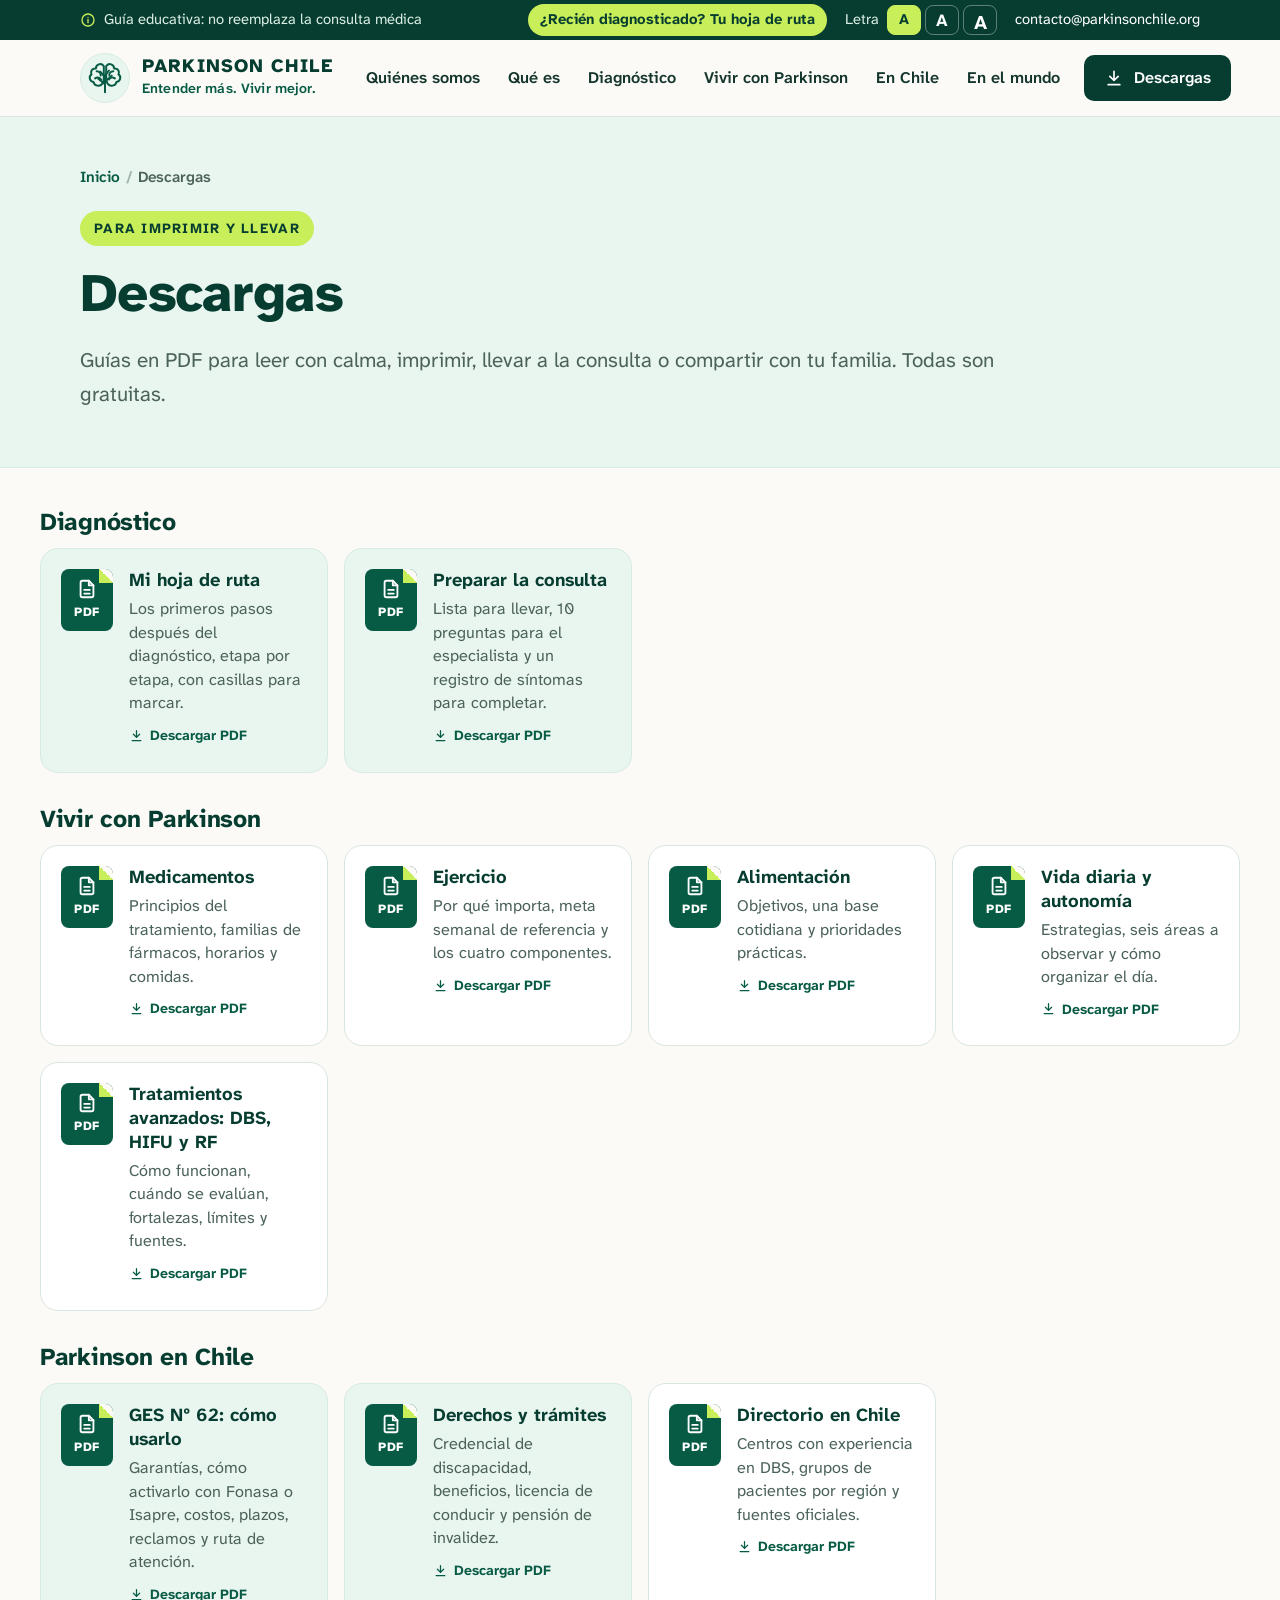
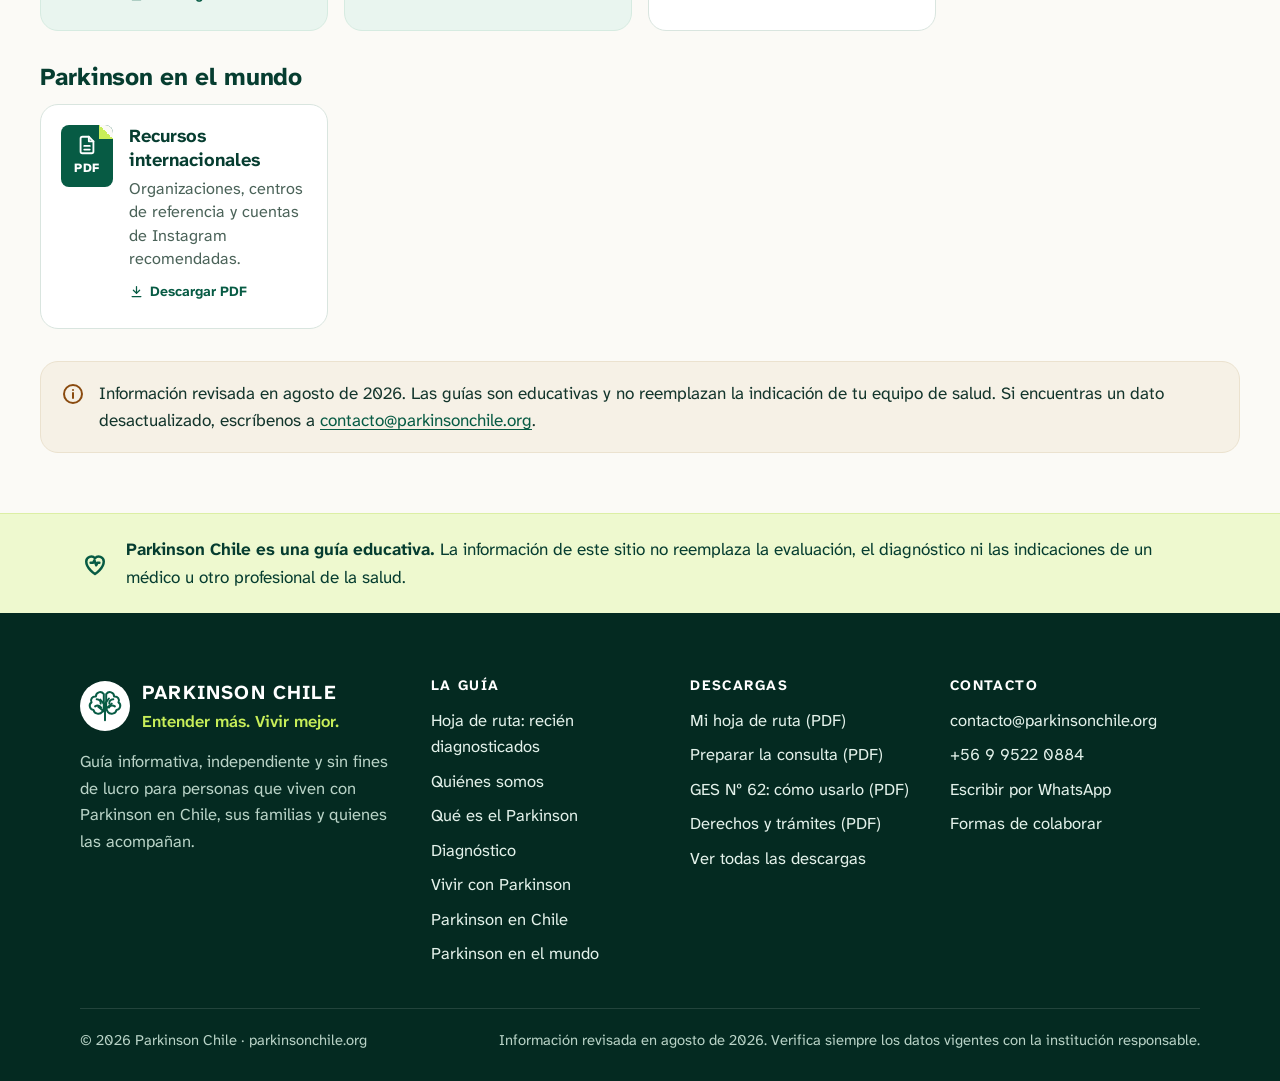
==== sitio-nuevo/descargas.html @ 7b6cb7f4 "Sitio nuevo de Parkinson Chile (prototipo) y publicación con GitHub Pages Co-Authored-By: Claude Opu" ====
<!doctype html>
<html lang="es-CL">
<head>
<meta charset="utf-8">
<meta name="viewport" content="width=device-width, initial-scale=1">
<title>Descargas | Parkinson Chile</title>
<meta name="description" content="Guías en PDF de Parkinson Chile: preparar la consulta, GES Nº 62, derechos y trámites, medicamentos, ejercicio, alimentación y más.">
<meta name="theme-color" content="#075b44">
<meta name="robots" content="noindex, nofollow">
<meta property="og:title" content="Descargas | Parkinson Chile">
<meta property="og:description" content="Guías en PDF de Parkinson Chile: preparar la consulta, GES Nº 62, derechos y trámites, medicamentos, ejercicio, alimentación y más.">
<meta property="og:type" content="website">
<meta property="og:locale" content="es_CL">
<link rel="icon" href="assets/img/brand-tree.svg" type="image/svg+xml">
<link rel="preconnect" href="https://fonts.googleapis.com">
<link rel="preconnect" href="https://fonts.gstatic.com" crossorigin>
<link href="https://fonts.googleapis.com/css2?family=Atkinson+Hyperlegible+Next:wght@400;600;700;800&display=swap" rel="stylesheet">
<link rel="stylesheet" href="css/site.css">
<script>try{var t=localStorage.getItem("pc-textsize");if(t)document.documentElement.classList.add(t)}catch(e){}</script>
</head>
<body>

<a class="skip-link" href="#contenido">Saltar al contenido</a>
<div class="utility">
  <div class="container">
    <p class="utility__note" style="margin:0"><svg viewBox="0 0 24 24" fill="none" stroke="currentColor" stroke-width="2" stroke-linecap="round" stroke-linejoin="round" aria-hidden="true" ><circle cx="12" cy="12" r="9"/><path d="M12 11v5M12 8h.01"/></svg><span>Guía educativa<span class="long">: no reemplaza la consulta médica</span></span></p>
    <div class="utility__tools">
      <a class="utility__cta" href="hoja-de-ruta.html">¿Recién diagnosticado? <span class="long">Tu hoja de ruta</span></a>
      <div class="textsize" role="group" aria-label="Tamaño de letra"><span>Letra</span>
        <button type="button" data-textsize="" aria-pressed="true" aria-label="Tamaño normal">A</button>
        <button type="button" data-textsize="text-lg" aria-pressed="false" aria-label="Letra más grande">A</button>
        <button type="button" data-textsize="text-xl" aria-pressed="false" aria-label="Letra muy grande">A</button>
      </div>
      <a href="mailto:contacto@parkinsonchile.org">contacto@parkinsonchile.org</a>
    </div>
  </div>
</div>
<header class="site-header">
  <div class="container">
    <a class="brand" href="index.html" aria-label="Parkinson Chile, ir al inicio">
      <span class="brand__mark"><img src="assets/img/brand-tree.svg" alt="" width="38" height="38"></span>
      <span class="brand__text"><strong>PARKINSON CHILE</strong><small>Entender más. Vivir mejor.</small></span>
    </a>
    <button class="menu-toggle" type="button" aria-expanded="false" aria-controls="menu-principal">
      <span class="ico-open"><svg viewBox="0 0 24 24" fill="none" stroke="currentColor" stroke-width="2" stroke-linecap="round" stroke-linejoin="round" aria-hidden="true" ><path d="M4 7h16M4 12h16M4 17h16"/></svg></span><span class="ico-close" style="display:none"><svg viewBox="0 0 24 24" fill="none" stroke="currentColor" stroke-width="2" stroke-linecap="round" stroke-linejoin="round" aria-hidden="true" ><path d="M6 6l12 12M18 6 6 18"/></svg></span><span class="label">Menú</span>
    </button>
    <nav class="main-nav" id="menu-principal" aria-label="Menú principal">
      <a href="quienes-somos.html">Quiénes somos</a><a href="que-es-el-parkinson.html">Qué es</a><a href="diagnostico.html">Diagnóstico</a><a href="vivir-con-parkinson.html">Vivir con Parkinson</a><a href="parkinson-en-chile.html">En Chile</a><a href="parkinson-en-el-mundo.html">En el mundo</a>
      <a class="btn btn--primary" href="descargas.html" aria-current="page"><svg viewBox="0 0 24 24" fill="none" stroke="currentColor" stroke-width="2" stroke-linecap="round" stroke-linejoin="round" aria-hidden="true" ><path d="M12 4v11M7 10l5 5 5-5M5 20h14"/></svg>Descargas</a>
    </nav>
  </div>
</header>
<main id="contenido" tabindex="-1">

<section class="page-hero">
  <div class="container">
    <nav aria-label="Ruta de navegación"><ol class="breadcrumb"><li><a href="index.html">Inicio</a></li><li aria-current="page">Descargas</li></ol></nav>
    <div class="page-hero__grid page-hero__grid--solo">
      <div>
        <span class="eyebrow eyebrow--pill">Para imprimir y llevar</span>
        <h1>Descargas</h1>
        <p class="lead">Guías en PDF para leer con calma, imprimir, llevar a la consulta o compartir con tu familia. Todas son gratuitas.</p>
        
      </div>
      
    </div>
  </div>
</section><div class="container section--tight" style="padding-top:8px">
    <div class="mt-l"><h2 style="font-size:1.35rem">Diagnóstico</h2><div class="downloads"><a class="dl dl--feature" href="descargas/hoja-de-ruta.pdf" download>
    <span class="dl__icon"><svg viewBox="0 0 24 24" fill="none" stroke="currentColor" stroke-width="2" stroke-linecap="round" stroke-linejoin="round" aria-hidden="true" ><path d="M14 3H7a2 2 0 0 0-2 2v14a2 2 0 0 0 2 2h10a2 2 0 0 0 2-2V8z"/><path d="M14 3v5h5M9 13h6M9 17h6"/></svg>PDF</span>
    <span><strong>Mi hoja de ruta</strong><p>Los primeros pasos después del diagnóstico, etapa por etapa, con casillas para marcar.</p><span class="meta"><svg viewBox="0 0 24 24" fill="none" stroke="currentColor" stroke-width="2" stroke-linecap="round" stroke-linejoin="round" aria-hidden="true" ><path d="M12 4v11M7 10l5 5 5-5M5 20h14"/></svg>Descargar PDF</span></span>
  </a><a class="dl dl--feature" href="descargas/preparar-la-consulta.pdf" download>
    <span class="dl__icon"><svg viewBox="0 0 24 24" fill="none" stroke="currentColor" stroke-width="2" stroke-linecap="round" stroke-linejoin="round" aria-hidden="true" ><path d="M14 3H7a2 2 0 0 0-2 2v14a2 2 0 0 0 2 2h10a2 2 0 0 0 2-2V8z"/><path d="M14 3v5h5M9 13h6M9 17h6"/></svg>PDF</span>
    <span><strong>Preparar la consulta</strong><p>Lista para llevar, 10 preguntas para el especialista y un registro de síntomas para completar.</p><span class="meta"><svg viewBox="0 0 24 24" fill="none" stroke="currentColor" stroke-width="2" stroke-linecap="round" stroke-linejoin="round" aria-hidden="true" ><path d="M12 4v11M7 10l5 5 5-5M5 20h14"/></svg>Descargar PDF</span></span>
  </a></div></div>
    <div class="mt-l"><h2 style="font-size:1.35rem">Vivir con Parkinson</h2><div class="downloads"><a class="dl " href="descargas/medicamentos.pdf" download>
    <span class="dl__icon"><svg viewBox="0 0 24 24" fill="none" stroke="currentColor" stroke-width="2" stroke-linecap="round" stroke-linejoin="round" aria-hidden="true" ><path d="M14 3H7a2 2 0 0 0-2 2v14a2 2 0 0 0 2 2h10a2 2 0 0 0 2-2V8z"/><path d="M14 3v5h5M9 13h6M9 17h6"/></svg>PDF</span>
    <span><strong>Medicamentos</strong><p>Principios del tratamiento, familias de fármacos, horarios y comidas.</p><span class="meta"><svg viewBox="0 0 24 24" fill="none" stroke="currentColor" stroke-width="2" stroke-linecap="round" stroke-linejoin="round" aria-hidden="true" ><path d="M12 4v11M7 10l5 5 5-5M5 20h14"/></svg>Descargar PDF</span></span>
  </a><a class="dl " href="descargas/ejercicio.pdf" download>
    <span class="dl__icon"><svg viewBox="0 0 24 24" fill="none" stroke="currentColor" stroke-width="2" stroke-linecap="round" stroke-linejoin="round" aria-hidden="true" ><path d="M14 3H7a2 2 0 0 0-2 2v14a2 2 0 0 0 2 2h10a2 2 0 0 0 2-2V8z"/><path d="M14 3v5h5M9 13h6M9 17h6"/></svg>PDF</span>
    <span><strong>Ejercicio</strong><p>Por qué importa, meta semanal de referencia y los cuatro componentes.</p><span class="meta"><svg viewBox="0 0 24 24" fill="none" stroke="currentColor" stroke-width="2" stroke-linecap="round" stroke-linejoin="round" aria-hidden="true" ><path d="M12 4v11M7 10l5 5 5-5M5 20h14"/></svg>Descargar PDF</span></span>
  </a><a class="dl " href="descargas/alimentacion.pdf" download>
    <span class="dl__icon"><svg viewBox="0 0 24 24" fill="none" stroke="currentColor" stroke-width="2" stroke-linecap="round" stroke-linejoin="round" aria-hidden="true" ><path d="M14 3H7a2 2 0 0 0-2 2v14a2 2 0 0 0 2 2h10a2 2 0 0 0 2-2V8z"/><path d="M14 3v5h5M9 13h6M9 17h6"/></svg>PDF</span>
    <span><strong>Alimentación</strong><p>Objetivos, una base cotidiana y prioridades prácticas.</p><span class="meta"><svg viewBox="0 0 24 24" fill="none" stroke="currentColor" stroke-width="2" stroke-linecap="round" stroke-linejoin="round" aria-hidden="true" ><path d="M12 4v11M7 10l5 5 5-5M5 20h14"/></svg>Descargar PDF</span></span>
  </a><a class="dl " href="descargas/vida-diaria.pdf" download>
    <span class="dl__icon"><svg viewBox="0 0 24 24" fill="none" stroke="currentColor" stroke-width="2" stroke-linecap="round" stroke-linejoin="round" aria-hidden="true" ><path d="M14 3H7a2 2 0 0 0-2 2v14a2 2 0 0 0 2 2h10a2 2 0 0 0 2-2V8z"/><path d="M14 3v5h5M9 13h6M9 17h6"/></svg>PDF</span>
    <span><strong>Vida diaria y autonomía</strong><p>Estrategias, seis áreas a observar y cómo organizar el día.</p><span class="meta"><svg viewBox="0 0 24 24" fill="none" stroke="currentColor" stroke-width="2" stroke-linecap="round" stroke-linejoin="round" aria-hidden="true" ><path d="M12 4v11M7 10l5 5 5-5M5 20h14"/></svg>Descargar PDF</span></span>
  </a><a class="dl " href="descargas/tratamientos-avanzados.pdf" download>
    <span class="dl__icon"><svg viewBox="0 0 24 24" fill="none" stroke="currentColor" stroke-width="2" stroke-linecap="round" stroke-linejoin="round" aria-hidden="true" ><path d="M14 3H7a2 2 0 0 0-2 2v14a2 2 0 0 0 2 2h10a2 2 0 0 0 2-2V8z"/><path d="M14 3v5h5M9 13h6M9 17h6"/></svg>PDF</span>
    <span><strong>Tratamientos avanzados: DBS, HIFU y RF</strong><p>Cómo funcionan, cuándo se evalúan, fortalezas, límites y fuentes.</p><span class="meta"><svg viewBox="0 0 24 24" fill="none" stroke="currentColor" stroke-width="2" stroke-linecap="round" stroke-linejoin="round" aria-hidden="true" ><path d="M12 4v11M7 10l5 5 5-5M5 20h14"/></svg>Descargar PDF</span></span>
  </a></div></div>
    <div class="mt-l"><h2 style="font-size:1.35rem">Parkinson en Chile</h2><div class="downloads"><a class="dl dl--feature" href="descargas/ges-62.pdf" download>
    <span class="dl__icon"><svg viewBox="0 0 24 24" fill="none" stroke="currentColor" stroke-width="2" stroke-linecap="round" stroke-linejoin="round" aria-hidden="true" ><path d="M14 3H7a2 2 0 0 0-2 2v14a2 2 0 0 0 2 2h10a2 2 0 0 0 2-2V8z"/><path d="M14 3v5h5M9 13h6M9 17h6"/></svg>PDF</span>
    <span><strong>GES Nº 62: cómo usarlo</strong><p>Garantías, cómo activarlo con Fonasa o Isapre, costos, plazos, reclamos y ruta de atención.</p><span class="meta"><svg viewBox="0 0 24 24" fill="none" stroke="currentColor" stroke-width="2" stroke-linecap="round" stroke-linejoin="round" aria-hidden="true" ><path d="M12 4v11M7 10l5 5 5-5M5 20h14"/></svg>Descargar PDF</span></span>
  </a><a class="dl dl--feature" href="descargas/derechos-y-tramites.pdf" download>
    <span class="dl__icon"><svg viewBox="0 0 24 24" fill="none" stroke="currentColor" stroke-width="2" stroke-linecap="round" stroke-linejoin="round" aria-hidden="true" ><path d="M14 3H7a2 2 0 0 0-2 2v14a2 2 0 0 0 2 2h10a2 2 0 0 0 2-2V8z"/><path d="M14 3v5h5M9 13h6M9 17h6"/></svg>PDF</span>
    <span><strong>Derechos y trámites</strong><p>Credencial de discapacidad, beneficios, licencia de conducir y pensión de invalidez.</p><span class="meta"><svg viewBox="0 0 24 24" fill="none" stroke="currentColor" stroke-width="2" stroke-linecap="round" stroke-linejoin="round" aria-hidden="true" ><path d="M12 4v11M7 10l5 5 5-5M5 20h14"/></svg>Descargar PDF</span></span>
  </a><a class="dl " href="descargas/directorio-chile.pdf" download>
    <span class="dl__icon"><svg viewBox="0 0 24 24" fill="none" stroke="currentColor" stroke-width="2" stroke-linecap="round" stroke-linejoin="round" aria-hidden="true" ><path d="M14 3H7a2 2 0 0 0-2 2v14a2 2 0 0 0 2 2h10a2 2 0 0 0 2-2V8z"/><path d="M14 3v5h5M9 13h6M9 17h6"/></svg>PDF</span>
    <span><strong>Directorio en Chile</strong><p>Centros con experiencia en DBS, grupos de pacientes por región y fuentes oficiales.</p><span class="meta"><svg viewBox="0 0 24 24" fill="none" stroke="currentColor" stroke-width="2" stroke-linecap="round" stroke-linejoin="round" aria-hidden="true" ><path d="M12 4v11M7 10l5 5 5-5M5 20h14"/></svg>Descargar PDF</span></span>
  </a></div></div>
    <div class="mt-l"><h2 style="font-size:1.35rem">Parkinson en el mundo</h2><div class="downloads"><a class="dl " href="descargas/recursos-internacionales.pdf" download>
    <span class="dl__icon"><svg viewBox="0 0 24 24" fill="none" stroke="currentColor" stroke-width="2" stroke-linecap="round" stroke-linejoin="round" aria-hidden="true" ><path d="M14 3H7a2 2 0 0 0-2 2v14a2 2 0 0 0 2 2h10a2 2 0 0 0 2-2V8z"/><path d="M14 3v5h5M9 13h6M9 17h6"/></svg>PDF</span>
    <span><strong>Recursos internacionales</strong><p>Organizaciones, centros de referencia y cuentas de Instagram recomendadas.</p><span class="meta"><svg viewBox="0 0 24 24" fill="none" stroke="currentColor" stroke-width="2" stroke-linecap="round" stroke-linejoin="round" aria-hidden="true" ><path d="M12 4v11M7 10l5 5 5-5M5 20h14"/></svg>Descargar PDF</span></span>
  </a></div></div>
      <div class="note mt-l"><svg viewBox="0 0 24 24" fill="none" stroke="currentColor" stroke-width="2" stroke-linecap="round" stroke-linejoin="round" aria-hidden="true" ><circle cx="12" cy="12" r="9"/><path d="M12 11v5M12 8h.01"/></svg><p>Información revisada en agosto de 2026. Las guías son educativas y no reemplazan la indicación de tu equipo de salud. Si encuentras un dato desactualizado, escríbenos a <a href="mailto:contacto@parkinsonchile.org">contacto@parkinsonchile.org</a>.</p></div>
    </div>
</main>

<aside class="disclaimer" aria-label="Aviso importante">
  <div class="container"><svg viewBox="0 0 24 24" fill="none" stroke="currentColor" stroke-width="2" stroke-linecap="round" stroke-linejoin="round" aria-hidden="true" ><path d="M12 20s-7-4.4-7-10a4 4 0 0 1 7-2.6A4 4 0 0 1 19 10c0 5.6-7 10-7 10z"/><path d="M8.5 11h2l1-2 1.5 4 1-2h1.5"/></svg><p><strong>Parkinson Chile es una guía educativa.</strong> La información de este sitio no reemplaza la evaluación, el diagnóstico ni las indicaciones de un médico u otro profesional de la salud.</p></div>
</aside>
<footer class="site-footer">
  <div class="container">
    <div class="footer-grid">
      <div>
        <div class="footer-brand"><span class="brand__mark"><img src="assets/img/brand-tree.svg" alt="" width="38" height="38"></span><div><strong>PARKINSON CHILE</strong><span>Entender más. Vivir mejor.</span></div></div>
        <p>Guía informativa, independiente y sin fines de lucro para personas que viven con Parkinson en Chile, sus familias y quienes las acompañan.</p>
      </div>
      <div><h3>La guía</h3><ul><li><a href="hoja-de-ruta.html">Hoja de ruta: recién diagnosticados</a></li><li><a href="quienes-somos.html">Quiénes somos</a></li><li><a href="que-es-el-parkinson.html">Qué es el Parkinson</a></li><li><a href="diagnostico.html">Diagnóstico</a></li><li><a href="vivir-con-parkinson.html">Vivir con Parkinson</a></li><li><a href="parkinson-en-chile.html">Parkinson en Chile</a></li><li><a href="parkinson-en-el-mundo.html">Parkinson en el mundo</a></li></ul></div>
      <div><h3>Descargas</h3><ul><li><a href="descargas/hoja-de-ruta.pdf" download>Mi hoja de ruta (PDF)</a></li><li><a href="descargas/preparar-la-consulta.pdf" download>Preparar la consulta (PDF)</a></li><li><a href="descargas/ges-62.pdf" download>GES Nº 62: cómo usarlo (PDF)</a></li><li><a href="descargas/derechos-y-tramites.pdf" download>Derechos y trámites (PDF)</a></li><li><a href="descargas.html">Ver todas las descargas</a></li></ul></div>
      <div><h3>Contacto</h3><ul>
        <li><a href="mailto:contacto@parkinsonchile.org">contacto@parkinsonchile.org</a></li>
        <li><a href="tel:+56995220884">+56 9 9522 0884</a></li>
        <li><a href="https://wa.me/56995220884" target="_blank" rel="noopener">Escribir por WhatsApp</a></li>
        <li><a href="quienes-somos.html#contacto">Formas de colaborar</a></li>
      </ul></div>
    </div>
    <div class="footer-bottom">
      <span>© 2026 Parkinson Chile · parkinsonchile.org</span>
      <span>Información revisada en agosto de 2026. Verifica siempre los datos vigentes con la institución responsable.</span>
    </div>
  </div>
</footer>
<a class="back-top" href="#contenido" aria-label="Volver arriba"><svg viewBox="0 0 24 24" fill="none" stroke="currentColor" stroke-width="2" stroke-linecap="round" stroke-linejoin="round" aria-hidden="true" ><path d="M12 19V5M6 11l6-6 6 6"/></svg></a>
<script src="js/site.js" defer></script>
</body>
</html>
---- sitio-nuevo/css/site.css ----
/* =========================================================
   Parkinson Chile — hoja de estilos del sitio
   Identidad: documento maestro de traspaso (sección 5)
   ========================================================= */

:root {
  --forest: #075b44;
  --deep: #063d30;
  --deeper: #042a21;
  --mint: #e9f5ef;
  --mint-2: #d6ebe1;
  --lime: #c8ee59;
  --lime-soft: #eef9cf;
  --sand: #f6f1e6;
  --paper: #fbfaf6;
  --white: #ffffff;
  --ink: #13352c;
  --muted: #4b6359;
  --line: #d9e5df;
  --warn: #8a4b0f;

  --radius-s: 12px;
  --radius: 18px;
  --radius-l: 28px;
  --shadow: 0 1px 2px rgba(6, 61, 48, .06), 0 8px 24px rgba(6, 61, 48, .06);
  --shadow-hover: 0 2px 4px rgba(6, 61, 48, .08), 0 14px 32px rgba(6, 61, 48, .12);

  --container: 1200px;
  --gutter: clamp(16px, 4vw, 40px);
  --header-h: 76px;

  --font: "Atkinson Hyperlegible Next", "Atkinson Hyperlegible", system-ui, -apple-system, "Segoe UI", Roboto, Arial, sans-serif;
  --base: 18px;
}

html.text-lg { --base: 20px; }
html.text-xl { --base: 22px; }

*, *::before, *::after { box-sizing: border-box; }
html { font-size: var(--base); scroll-behavior: smooth; scroll-padding-top: calc(var(--header-h) + 20px); -webkit-text-size-adjust: 100%; }
body { margin: 0; background: var(--paper); color: var(--ink); font-family: var(--font); line-height: 1.6; overflow-x: hidden; }
img { max-width: 100%; display: block; }
a { color: var(--forest); text-underline-offset: 3px; }
a:hover { color: var(--deep); }
h1, h2, h3, h4 { line-height: 1.18; margin: 0 0 .5em; letter-spacing: -.012em; color: var(--deep); }
h1 { font-size: clamp(2rem, 4.2vw, 3.15rem); font-weight: 800; }
h2 { font-size: clamp(1.55rem, 2.6vw, 2.1rem); font-weight: 750; }
h3 { font-size: 1.2rem; font-weight: 700; }
h4 { font-size: 1.02rem; font-weight: 700; }
p { margin: 0 0 1em; }
p, li, td { hyphens: auto; -webkit-hyphens: auto; overflow-wrap: break-word; }
ul, ol { margin: 0 0 1em; padding-left: 1.2em; }
li + li { margin-top: .35em; }
strong { font-weight: 700; }
:focus-visible { outline: 3px solid var(--forest); outline-offset: 3px; border-radius: 6px; }
.sr-only { position: absolute; width: 1px; height: 1px; padding: 0; margin: -1px; overflow: hidden; clip: rect(0 0 0 0); white-space: nowrap; border: 0; }
.skip-link { position: absolute; left: 12px; top: -60px; z-index: 100; background: var(--deep); color: #fff; padding: 12px 18px; border-radius: 10px; font-weight: 700; }
.skip-link:focus { top: 12px; color: #fff; }

.container { width: 100%; max-width: var(--container); margin: 0 auto; padding: 0 var(--gutter); }
.eyebrow { display: inline-flex; align-items: center; gap: 8px; font-size: .78rem; font-weight: 700; letter-spacing: .09em; text-transform: uppercase; color: var(--forest); margin-bottom: .9rem; }
.eyebrow--pill { background: var(--lime); color: var(--deep); padding: 6px 14px; border-radius: 999px; }
.lead { font-size: 1.15rem; color: var(--muted); max-width: 46em; }
.muted { color: var(--muted); }
.small { font-size: .88rem; }

/* ---------- Botones ---------- */
.btn { display: inline-flex; align-items: center; justify-content: center; gap: 10px; min-height: 52px; padding: 12px 22px; border-radius: 999px; font: inherit; font-weight: 700; font-size: 1rem; text-decoration: none; border: 2px solid transparent; cursor: pointer; transition: background .15s, color .15s, border-color .15s, transform .15s; }
.btn svg { width: 20px; height: 20px; flex: none; }
.btn--primary { background: var(--forest); color: #fff; }
.btn--primary:hover { background: var(--deep); color: #fff; }
.btn--lime { background: var(--lime); color: var(--deep); }
.btn--lime:hover { background: #b9e23f; color: var(--deep); }
.btn--ghost { background: transparent; color: var(--forest); border-color: var(--forest); }
.btn--ghost:hover { background: var(--mint); }
.btn--ghost-light { background: transparent; color: #fff; border-color: rgba(255,255,255,.6); }
.btn--ghost-light:hover { background: rgba(255,255,255,.1); color: #fff; }
.btn-row { display: flex; flex-wrap: wrap; gap: 12px; }

/* ---------- Barra superior ---------- */
.utility { background: var(--deep); color: #dcefe6; font-size: .82rem; }
.utility .container { display: flex; align-items: center; justify-content: space-between; gap: 16px; min-height: 40px; }
.utility a { color: #fff; text-decoration: none; }
.utility a:hover { text-decoration: underline; color: #fff; }
.utility__note { display: flex; align-items: center; gap: 8px; }
.utility__note svg { width: 16px; height: 16px; color: var(--lime); flex: none; }
.utility__tools { display: flex; align-items: center; gap: 18px; }
.textsize { display: inline-flex; align-items: center; gap: 4px; }
.textsize span { margin-right: 4px; }
.textsize button { min-width: 34px; height: 30px; border-radius: 8px; border: 1px solid rgba(255,255,255,.35); background: transparent; color: #fff; font: inherit; font-weight: 700; cursor: pointer; }
.textsize button[aria-pressed="true"] { background: var(--lime); color: var(--deep); border-color: var(--lime); }
.textsize button:nth-of-type(2) { font-size: .95rem; }
.textsize button:nth-of-type(3) { font-size: 1.08rem; }

/* ---------- Encabezado ---------- */
.site-header { position: sticky; top: 0; z-index: 50; background: rgba(251,250,246,.94); backdrop-filter: saturate(1.4) blur(14px); border-bottom: 1px solid var(--line); }
.site-header .container { display: flex; align-items: center; justify-content: space-between; gap: 20px; height: var(--header-h); }
.brand { display: flex; align-items: center; gap: 12px; text-decoration: none; color: var(--deep); flex: none; }
.brand__mark { width: 50px; height: 50px; border-radius: 50%; background: var(--mint); display: grid; place-items: center; border: 1px solid var(--mint-2); }
.brand__mark img { width: 38px; height: 38px; }
.brand__text strong { display: block; font-size: 1.05rem; letter-spacing: .06em; font-weight: 800; line-height: 1.1; }
.brand__text small { display: block; font-size: .78rem; color: var(--forest); font-weight: 600; letter-spacing: .01em; }
.main-nav { display: flex; align-items: center; gap: 4px; }
.main-nav a { display: inline-flex; align-items: center; min-height: 44px; padding: 8px 12px; border-radius: 10px; text-decoration: none; color: var(--ink); font-weight: 600; font-size: .9rem; white-space: nowrap; }
.main-nav a:hover { background: var(--mint); color: var(--deep); }
.main-nav a[aria-current="page"] { color: var(--deep); background: var(--mint); box-shadow: inset 0 -3px 0 var(--forest); }
.main-nav .btn { min-height: 44px; padding: 8px 18px; font-size: .9rem; margin-left: 8px; color: #fff; }
.main-nav .btn:hover { color: #fff; background: var(--deep); }
.main-nav .btn[aria-current="page"] { box-shadow: none; background: var(--deep); color: #fff; }
.menu-toggle { display: none; align-items: center; gap: 8px; min-height: 48px; padding: 8px 16px; border-radius: 999px; border: 2px solid var(--forest); background: #fff; color: var(--forest); font: inherit; font-weight: 700; cursor: pointer; }
.menu-toggle svg { width: 22px; height: 22px; }

@media (max-width: 1120px) {
  .menu-toggle { display: inline-flex; }
  .main-nav { position: fixed; inset: calc(var(--header-h) + 40px) 0 0 0; background: var(--paper); flex-direction: column; align-items: stretch; gap: 4px; padding: 20px var(--gutter) 40px; overflow-y: auto; transform: translateX(100%); visibility: hidden; transition: transform .25s ease, visibility .25s; border-top: 1px solid var(--line); }
  .main-nav.is-open { transform: none; visibility: visible; }
  .main-nav a { font-size: 1.1rem; min-height: 58px; padding: 12px 16px; border-bottom: 1px solid var(--line); border-radius: 0; }
  .main-nav a[aria-current="page"] { box-shadow: inset 4px 0 0 var(--forest); }
  .main-nav .btn { margin: 16px 0 0; border-radius: 999px; border-bottom: 0; justify-content: center; }
  body.menu-open { overflow: hidden; }
}
@media (max-width: 640px) {
  .utility__note span.long { display: none; }
  .utility__tools > a:not(.utility__cta) { display: none; }
  .utility__cta .long { display: none; }
  .textsize span { display: none; }
  .brand__text small { display: none; }
  .brand__mark { width: 44px; height: 44px; }
  .brand__mark img { width: 32px; height: 32px; }
  .menu-toggle .label { display: none; }
  .menu-toggle { padding: 8px 12px; }
}

/* ---------- Portada ---------- */
.home-hero { background: linear-gradient(180deg, var(--mint) 0%, var(--paper) 100%); padding: clamp(36px, 6vw, 80px) 0 clamp(40px, 6vw, 72px); }
.home-hero__grid { display: grid; grid-template-columns: 1.05fr .95fr; gap: clamp(28px, 5vw, 64px); align-items: center; }
.home-hero h1 { font-size: clamp(2.3rem, 5vw, 3.7rem); margin-bottom: .35em; }
.home-hero .motto { font-size: clamp(1.25rem, 2.2vw, 1.6rem); color: var(--forest); font-weight: 700; margin-bottom: 1rem; }
.home-hero .lead { margin-bottom: 1.8rem; }
.home-hero__media { position: relative; }
.home-hero__media img { width: 100%; aspect-ratio: 5 / 4; object-fit: cover; object-position: 62% center; border-radius: var(--radius-l); box-shadow: var(--shadow); }
.home-hero__badge { position: absolute; left: -18px; bottom: 26px; background: #fff; border-radius: var(--radius); padding: 14px 18px; box-shadow: var(--shadow-hover); display: flex; align-items: center; gap: 12px; max-width: 290px; }
.home-hero__badge strong { display: block; color: var(--deep); font-size: 1.05rem; }
.home-hero__badge small { color: var(--muted); font-size: .82rem; line-height: 1.35; display: block; }
.home-hero__badge .ico { width: 46px; height: 46px; border-radius: 12px; background: var(--lime); display: grid; place-items: center; flex: none; color: var(--deep); }
.home-hero__badge .ico svg { width: 24px; height: 24px; }
@media (max-width: 900px) {
  .home-hero__grid { grid-template-columns: 1fr; }
  .home-hero__media { order: -1; }
  .home-hero__badge { left: 12px; bottom: 12px; }
}

.section { padding: clamp(48px, 7vw, 88px) 0; }
.section--tight { padding: clamp(36px, 5vw, 60px) 0; }
.section--mint { background: var(--mint); }
.section--sand { background: var(--sand); }
.section--deep { background: var(--deep); color: #e4f2eb; }
.section--deep h2, .section--deep h3 { color: #fff; }
.section-head { display: flex; justify-content: space-between; align-items: flex-end; gap: 24px; margin-bottom: 32px; flex-wrap: wrap; }
.section-head > div { max-width: 46em; }
.section-head h2 { margin-bottom: .3em; }
.section-head p { margin: 0; color: var(--muted); font-size: 1.05rem; }
.section--deep .section-head p { color: #bcd8cb; }

/* Rutas "¿Por dónde empiezo?" */
.paths { display: grid; grid-template-columns: repeat(3, 1fr); gap: 18px; }
.path { background: #fff; border: 1px solid var(--line); border-radius: var(--radius); padding: 26px; display: flex; flex-direction: column; gap: 10px; box-shadow: var(--shadow); }
.path__icon { width: 52px; height: 52px; border-radius: 14px; background: var(--mint); color: var(--forest); display: grid; place-items: center; }
.path__icon svg { width: 26px; height: 26px; }
.path h3 { margin: 6px 0 0; }
.path p { color: var(--muted); margin: 0; font-size: .95rem; }
.path ol { list-style: none; padding: 0; margin: 8px 0 0; display: grid; gap: 8px; counter-reset: step; }
.path li { margin: 0; }
.path li a { counter-increment: step; display: flex; align-items: center; gap: 12px; min-height: 50px; padding: 10px 14px; border-radius: 12px; background: var(--paper); border: 1px solid var(--line); text-decoration: none; color: var(--ink); font-weight: 600; font-size: .95rem; }
.path li a::before { content: counter(step); width: 28px; height: 28px; flex: none; border-radius: 50%; background: var(--forest); color: #fff; display: grid; place-items: center; font-size: .8rem; font-weight: 800; }
.path li a:hover { border-color: var(--forest); background: var(--mint); }
@media (max-width: 960px) { .paths { grid-template-columns: 1fr; } }

/* Tarjetas de sección (6 temas) */
.topics { display: grid; grid-template-columns: repeat(3, 1fr); gap: 20px; }
.topic { position: relative; display: flex; flex-direction: column; background: #fff; border: 1px solid var(--line); border-radius: var(--radius); overflow: hidden; text-decoration: none; color: var(--ink); box-shadow: var(--shadow); transition: transform .18s, box-shadow .18s; }
.topic:hover { transform: translateY(-3px); box-shadow: var(--shadow-hover); color: var(--ink); }
.topic__img { aspect-ratio: 16 / 9; overflow: hidden; background: var(--mint); }
.topic__img img { width: 100%; height: 100%; object-fit: cover; }
.topic__img--logo { display: grid; place-items: center; background: linear-gradient(135deg, var(--mint), var(--mint-2)); }
.topic__img--logo img { width: 42%; height: auto; object-fit: contain; }
.topic__body { padding: 22px 22px 24px; display: flex; flex-direction: column; gap: 8px; flex: 1; }
.topic__num { font-size: .75rem; font-weight: 800; letter-spacing: .1em; color: var(--forest); text-transform: uppercase; }
.topic h3 { font-size: 1.3rem; margin: 0; }
.topic p { color: var(--muted); font-size: .95rem; margin: 0; }
.topic__more { margin-top: auto; padding-top: 12px; display: inline-flex; align-items: center; gap: 8px; font-weight: 700; color: var(--forest); }
.topic__more svg { width: 18px; height: 18px; transition: transform .15s; }
.topic:hover .topic__more svg { transform: translateX(4px); }
@media (max-width: 960px) { .topics { grid-template-columns: repeat(2, 1fr); } }
@media (max-width: 620px) { .topics { grid-template-columns: 1fr; } }

/* Banda GES */
.ges-band { display: grid; grid-template-columns: 1fr 1.2fr; gap: clamp(28px, 5vw, 60px); align-items: center; }
.ges-band__num { display: inline-flex; align-items: baseline; gap: 10px; color: var(--lime); font-weight: 800; font-size: clamp(3rem, 7vw, 5rem); line-height: 1; margin-bottom: .2em; }
.ges-band__num small { font-size: 1.1rem; color: #cfe7dc; font-weight: 700; }
.guarantees { display: grid; grid-template-columns: repeat(2, 1fr); gap: 14px; }
.guarantee { background: rgba(255,255,255,.06); border: 1px solid rgba(255,255,255,.14); border-radius: var(--radius); padding: 20px; }
.guarantee strong { display: block; color: var(--lime); font-size: 1.05rem; margin-bottom: 4px; }
.guarantee p { margin: 0; color: #d8ebe2; font-size: .95rem; }
@media (max-width: 860px) { .ges-band { grid-template-columns: 1fr; } }
@media (max-width: 480px) { .guarantees { grid-template-columns: 1fr; } }

/* Quiénes somos (portada) */
.about-teaser { display: grid; grid-template-columns: 1.1fr .9fr; gap: clamp(28px, 5vw, 64px); align-items: center; }
.founders { display: grid; grid-template-columns: repeat(2, 1fr); gap: 18px; }
.founder { background: #fff; border: 1px solid var(--line); border-radius: var(--radius); padding: 22px; text-align: center; }
.founder img { width: 128px; height: 128px; border-radius: 50%; object-fit: cover; margin: 0 auto 14px; border: 4px solid var(--mint); }
.founder strong { display: block; color: var(--deep); font-size: 1.08rem; }
.founder span { color: var(--muted); font-size: .9rem; }
blockquote.quote { margin: 0 0 1.4rem; padding: 4px 0 4px 22px; border-left: 4px solid var(--lime); font-size: 1.2rem; color: var(--deep); font-weight: 600; }
@media (max-width: 860px) { .about-teaser { grid-template-columns: 1fr; } }

/* ---------- Páginas internas ---------- */
.page-hero { background: var(--mint); padding: clamp(28px, 4vw, 48px) 0 clamp(36px, 5vw, 56px); border-bottom: 1px solid var(--mint-2); }
.breadcrumb { display: flex; flex-wrap: wrap; gap: 6px; list-style: none; padding: 0; margin: 0 0 22px; font-size: .85rem; font-weight: 600; }
.breadcrumb li { margin: 0; display: flex; align-items: center; gap: 6px; color: var(--muted); }
.breadcrumb li + li::before { content: "/"; color: #9bb3a9; }
.breadcrumb a { color: var(--forest); text-decoration: none; }
.breadcrumb a:hover { text-decoration: underline; }
.page-hero__grid { display: grid; grid-template-columns: minmax(0, 1.25fr) minmax(0, .75fr); gap: clamp(24px, 4vw, 56px); align-items: center; }
.page-hero__grid--solo { grid-template-columns: 1fr; }
.page-hero h1 { margin-bottom: .35em; }
.page-hero .lead { margin-bottom: 0; }
.page-hero__img { border-radius: var(--radius-l); overflow: hidden; box-shadow: var(--shadow); aspect-ratio: 4 / 3; background: #fff; }
.page-hero__img img { width: 100%; height: 100%; object-fit: cover; }
.keyidea { margin-top: 24px; display: flex; gap: 14px; align-items: flex-start; background: #fff; border-radius: var(--radius); padding: 16px 20px; border: 1px solid var(--mint-2); max-width: 44em; }
.keyidea b { flex: none; background: var(--lime); color: var(--deep); font-size: .72rem; letter-spacing: .08em; text-transform: uppercase; padding: 5px 10px; border-radius: 999px; margin-top: 2px; }
.keyidea span { font-weight: 600; color: var(--deep); }
@media (max-width: 860px) {
  .page-hero__grid { grid-template-columns: 1fr; }
  .page-hero__img { aspect-ratio: 16 / 9; }
}

/* Índice lateral + contenido */
.with-toc { display: grid; grid-template-columns: 270px minmax(0, 1fr); gap: clamp(28px, 4vw, 56px); padding: clamp(36px, 5vw, 64px) 0; }
.toc { position: sticky; top: calc(var(--header-h) + 20px); align-self: start; display: flex; flex-direction: column; gap: 18px; max-height: calc(100vh - var(--header-h) - 40px); overflow-y: auto; }
.toc__box { background: #fff; border: 1px solid var(--line); border-radius: var(--radius); padding: 18px; }
.toc__title { font-size: .75rem; font-weight: 800; letter-spacing: .1em; text-transform: uppercase; color: var(--muted); margin: 0 0 10px; }
.toc ol { list-style: none; padding: 0; margin: 0; display: grid; gap: 2px; }
.toc li { margin: 0; }
.toc a { display: flex; gap: 10px; align-items: baseline; padding: 9px 10px; border-radius: 10px; text-decoration: none; color: var(--ink); font-size: .92rem; font-weight: 600; line-height: 1.3; border-left: 3px solid transparent; }
.toc a span { color: var(--forest); font-size: .75rem; font-weight: 800; flex: none; }
.toc a:hover { background: var(--mint); }
.toc a.is-active { background: var(--mint); border-left-color: var(--forest); color: var(--deep); }
.toc__dl { background: var(--deep); color: #dcefe6; border-radius: var(--radius); padding: 18px; }
.toc__dl .toc__title { color: var(--lime); }
.toc__dl a { display: flex; align-items: center; gap: 10px; color: #fff; text-decoration: none; padding: 9px 0; font-size: .9rem; font-weight: 600; border-top: 1px solid rgba(255,255,255,.12); line-height: 1.3; }
.toc__dl a:first-of-type { border-top: 0; }
.toc__dl a span { color: inherit; font-size: inherit; font-weight: inherit; min-width: 0; flex: 1 1 auto; }
.toc__dl a { border-left: 0; border-radius: 0; padding-left: 0; padding-right: 0; align-items: center; }
.toc__dl a:hover { background: transparent; }
.toc__dl a svg { width: 20px; height: 20px; color: var(--lime); flex: none; }
.toc__dl a:hover { color: var(--lime); }
.toc-mobile { display: none; }
@media (max-width: 960px) {
  .with-toc { grid-template-columns: minmax(0, 1fr); padding-top: 0; }
  .toc { display: none; }
  .toc-mobile { display: block; position: sticky; top: var(--header-h); z-index: 20; background: var(--paper); border-bottom: 1px solid var(--line); margin: 0 calc(var(--gutter) * -1) 8px; padding: 10px var(--gutter); }
  .toc-mobile .chips { display: flex; gap: 8px; overflow-x: auto; scrollbar-width: none; padding-bottom: 2px; }
  .toc-mobile .chips::-webkit-scrollbar { display: none; }
  .toc-mobile a { flex: none; display: inline-flex; align-items: center; min-height: 42px; padding: 8px 14px; border-radius: 999px; background: #fff; border: 1px solid var(--line); text-decoration: none; color: var(--ink); font-weight: 600; font-size: .88rem; white-space: nowrap; }
  .toc-mobile a.is-active { background: var(--forest); border-color: var(--forest); color: #fff; }
}

.content > .block { padding-bottom: clamp(36px, 5vw, 56px); margin-bottom: clamp(36px, 5vw, 56px); border-bottom: 1px solid var(--line); }
.content > .block:last-child { border-bottom: 0; margin-bottom: 0; padding-bottom: 0; }
.block__head { margin-bottom: 22px; }
.block__num { display: inline-block; font-size: .78rem; font-weight: 800; letter-spacing: .1em; color: var(--forest); margin-bottom: 6px; }
.block__head h2 { margin-bottom: .3em; }
.block__head p { color: var(--muted); margin: 0; font-size: 1.05rem; max-width: 44em; }

/* Tarjetas genéricas */
.cards { display: grid; grid-template-columns: repeat(auto-fit, minmax(230px, 1fr)); gap: 16px; }
.cards--2 { grid-template-columns: repeat(2, minmax(0, 1fr)); }
.cards--3 { grid-template-columns: repeat(3, minmax(0, 1fr)); }
.cards--4 { grid-template-columns: repeat(4, minmax(0, 1fr)); }
@media (max-width: 1100px) { .cards--4 { grid-template-columns: repeat(2, minmax(0, 1fr)); } }
@media (max-width: 860px) { .cards--3 { grid-template-columns: repeat(2, minmax(0, 1fr)); } }
@media (max-width: 620px) { .cards--2, .cards--3 { grid-template-columns: 1fr; } }
@media (max-width: 420px) { .cards--4 { grid-template-columns: 1fr; } }
.card { background: #fff; border: 1px solid var(--line); border-radius: var(--radius); padding: 22px; }
.card--mint { background: var(--mint); border-color: var(--mint-2); }
.card--sand { background: var(--sand); border-color: #ebe2cf; }
.card h3 { font-size: 1.08rem; margin-bottom: .4em; }
.card p { margin: 0; color: var(--muted); font-size: .96rem; }
.card ul { margin: 0; padding-left: 1.1em; color: var(--ink); font-size: .96rem; }
.card ul li::marker { color: var(--forest); }
.card__num { width: 36px; height: 36px; border-radius: 50%; background: var(--forest); color: #fff; display: grid; place-items: center; font-weight: 800; font-size: .9rem; margin-bottom: 12px; }
.card__tag { display: inline-block; background: var(--lime); color: var(--deep); font-size: .72rem; font-weight: 800; letter-spacing: .08em; text-transform: uppercase; padding: 4px 10px; border-radius: 999px; margin-bottom: 10px; }
.card__illu { width: 64px; height: 64px; object-fit: contain; margin-bottom: 10px; }
.card--link { text-decoration: none; color: var(--ink); display: flex; flex-direction: column; gap: 6px; transition: border-color .15s, box-shadow .15s; }
.card--link:hover { border-color: var(--forest); box-shadow: var(--shadow); color: var(--ink); }
.card--link .go { margin-top: auto; padding-top: 10px; font-weight: 700; color: var(--forest); display: inline-flex; gap: 6px; align-items: center; font-size: .92rem; }
.card--link .go svg { width: 16px; height: 16px; }

/* Listas con viñeta destacada */
.checks { list-style: none; padding: 0; margin: 0; display: grid; gap: 10px; }
.checks li { margin: 0; position: relative; padding-left: 32px; }
.checks li::before { content: ""; position: absolute; left: 0; top: .2em; width: 20px; height: 20px; border-radius: 6px; background: var(--mint); border: 2px solid var(--forest); }
.checks--two { grid-template-columns: repeat(2, minmax(0, 1fr)); column-gap: 28px; }
@media (max-width: 620px) { .checks--two { grid-template-columns: 1fr; } }
.dots { list-style: none; padding: 0; margin: 0; display: grid; gap: 8px; }
.dots li { margin: 0; position: relative; padding-left: 22px; }
.dots li::before { content: ""; position: absolute; left: 2px; top: .62em; width: 9px; height: 9px; border-radius: 50%; background: var(--forest); }

/* Llamados */
.callout { background: var(--deep); color: #e2f1ea; border-radius: var(--radius); padding: clamp(22px, 3vw, 32px); display: grid; gap: 10px; }
.callout h3 { color: #fff; margin: 0; }
.callout p { margin: 0; color: #d3e8de; }
.callout .eyebrow { color: var(--lime); margin: 0; }
.callout .dots li::before { background: var(--lime); }
.note { display: flex; gap: 14px; background: var(--sand); border: 1px solid #ebe2cf; border-radius: var(--radius); padding: 18px 20px; font-size: .95rem; }
.note svg { width: 24px; height: 24px; color: var(--warn); flex: none; margin-top: 2px; }
.note p { margin: 0; }
.note strong { color: var(--warn); }
.mt { margin-top: 18px; }
.mt-l { margin-top: 32px; }

/* Pasos */
.steps { list-style: none; padding: 0; margin: 0; display: grid; grid-template-columns: repeat(auto-fit, minmax(140px, 1fr)); gap: 14px; counter-reset: st; }
.steps li { margin: 0; counter-increment: st; background: #fff; border: 1px solid var(--line); border-radius: var(--radius); padding: 18px; position: relative; }
.steps li::before { content: counter(st); width: 34px; height: 34px; border-radius: 50%; background: var(--lime); color: var(--deep); font-weight: 800; display: grid; place-items: center; margin-bottom: 10px; }
.steps strong { display: block; color: var(--deep); margin-bottom: 4px; }
.steps p { margin: 0; color: var(--muted); font-size: .92rem; }

/* Mitos */
.myths { display: grid; grid-template-columns: repeat(2, minmax(0, 1fr)); gap: 14px; }
.myth { background: #fff; border: 1px solid var(--line); border-radius: var(--radius); padding: 20px; }
.myth__m { display: flex; gap: 10px; align-items: baseline; font-weight: 700; color: var(--ink); margin-bottom: 8px; }
.myth__r { display: flex; gap: 10px; align-items: baseline; color: var(--muted); font-size: .95rem; margin: 0; }
.myth b { flex: none; font-size: .68rem; letter-spacing: .08em; text-transform: uppercase; padding: 3px 8px; border-radius: 6px; }
.myth__m b { background: #fbe7dc; color: #8a3a12; }
.myth__r b { background: var(--mint); color: var(--forest); }
@media (max-width: 700px) { .myths { grid-template-columns: 1fr; } }

/* Descargas */
.downloads { display: grid; grid-template-columns: repeat(auto-fill, minmax(280px, 1fr)); gap: 16px; }
.dl { display: flex; gap: 16px; align-items: flex-start; background: #fff; border: 1px solid var(--line); border-radius: var(--radius); padding: 20px; text-decoration: none; color: var(--ink); transition: border-color .15s, box-shadow .15s; }
.dl:hover { border-color: var(--forest); box-shadow: var(--shadow); color: var(--ink); }
.dl__icon { width: 52px; height: 62px; flex: none; border-radius: 8px; background: var(--forest); color: #fff; display: flex; flex-direction: column; align-items: center; justify-content: center; font-size: .7rem; font-weight: 800; letter-spacing: .06em; position: relative; }
.dl__icon::after { content: ""; position: absolute; top: 0; right: 0; width: 14px; height: 14px; background: linear-gradient(225deg, var(--paper) 50%, var(--lime) 50%); border-top-right-radius: 8px; }
.dl__icon svg { width: 22px; height: 22px; margin-bottom: 2px; }
.dl strong { display: block; color: var(--deep); font-size: 1.02rem; line-height: 1.3; margin-bottom: 4px; }
.dl p { margin: 0 0 8px; color: var(--muted); font-size: .9rem; line-height: 1.45; }
.dl .meta { font-size: .78rem; font-weight: 700; color: var(--forest); display: inline-flex; gap: 6px; align-items: center; }
.dl .meta svg { width: 15px; height: 15px; }
.dl--feature { background: var(--mint); border-color: var(--mint-2); }
.downloads--4 { grid-template-columns: repeat(4, minmax(0, 1fr)); }
.downloads--4 .dl { flex-direction: column; }
@media (max-width: 1100px) { .downloads--4 { grid-template-columns: repeat(2, minmax(0, 1fr)); } .downloads--4 .dl { flex-direction: row; } }
@media (max-width: 620px) { .downloads--4 { grid-template-columns: 1fr; } }

/* Tabs */
.tabs__list { display: flex; flex-wrap: wrap; gap: 8px; margin-bottom: 22px; border-bottom: 1px solid var(--line); padding-bottom: 14px; }
.tabs__list button { min-height: 48px; padding: 10px 18px; border-radius: 999px; border: 1px solid var(--line); background: #fff; font: inherit; font-weight: 700; font-size: .95rem; color: var(--ink); cursor: pointer; }
.tabs__list button:hover { border-color: var(--forest); }
.tabs__list button[aria-selected="true"] { background: var(--forest); color: #fff; border-color: var(--forest); }
.tabs__panel[hidden] { display: none; }

/* Tablas */
.table-wrap { border: 1px solid var(--line); border-radius: var(--radius); overflow: hidden; background: #fff; }
table.data { width: 100%; border-collapse: collapse; font-size: .93rem; }
table.data th { text-align: left; background: var(--mint); color: var(--deep); font-size: .76rem; letter-spacing: .07em; text-transform: uppercase; padding: 12px 16px; }
table.data td { padding: 14px 16px; border-top: 1px solid var(--line); vertical-align: top; }
table.data td strong { color: var(--deep); display: block; }
table.data td small { color: var(--muted); display: block; }
table.data tr[hidden] { display: none; }
.pill { display: inline-block; font-size: .74rem; font-weight: 800; padding: 4px 10px; border-radius: 999px; white-space: nowrap; }
.pill--pub { background: var(--mint); color: var(--forest); border: 1px solid var(--mint-2); }
.pill--priv { background: var(--sand); color: #6b5317; border: 1px solid #e6dcc4; }
.pill--yes { background: var(--mint); color: var(--forest); }
.pill--no { background: #f3f3f0; color: #5d6662; }
@media (max-width: 760px) {
  table.data thead { display: none; }
  table.data, table.data tbody, table.data tr, table.data td { display: block; width: 100%; }
  table.data tr { border-top: 1px solid var(--line); padding: 10px 0; }
  table.data tr:first-child { border-top: 0; }
  table.data td { border: 0; padding: 6px 16px; }
  table.data td[data-label]::before { content: attr(data-label); display: block; font-size: .7rem; font-weight: 800; letter-spacing: .07em; text-transform: uppercase; color: var(--muted); margin-bottom: 2px; }
}
.compare th:first-child, .compare td:first-child { font-weight: 700; color: var(--deep); width: 22%; }
.compare .pill { white-space: normal; line-height: 1.35; padding: 5px 10px; }
@media (max-width: 760px) { .compare td:first-child { background: var(--mint); } }

.filters { display: flex; flex-wrap: wrap; gap: 8px; margin-bottom: 14px; }
.filters button { min-height: 44px; padding: 8px 16px; border-radius: 999px; border: 1px solid var(--line); background: #fff; font: inherit; font-weight: 700; font-size: .9rem; cursor: pointer; color: var(--ink); }
.filters button[aria-pressed="true"] { background: var(--deep); color: #fff; border-color: var(--deep); }
.source-note { font-size: .84rem; color: var(--muted); margin-top: 12px; }

/* Directorios (organizaciones, figuras) */
.dir { display: grid; grid-template-columns: repeat(auto-fill, minmax(260px, 1fr)); gap: 14px; }
.dir__item { background: #fff; border: 1px solid var(--line); border-radius: var(--radius); padding: 18px 20px; display: flex; flex-direction: column; gap: 6px; }
.dir__item small { font-size: .74rem; font-weight: 800; letter-spacing: .07em; text-transform: uppercase; color: var(--forest); }
.dir__item h3 { font-size: 1.02rem; margin: 0; }
.dir__item p { margin: 0; color: var(--muted); font-size: .9rem; line-height: 1.5; }
.dir__item a.ext { margin-top: auto; padding-top: 6px; font-size: .86rem; font-weight: 700; display: inline-flex; gap: 6px; align-items: center; text-decoration: none; }
.dir__item a.ext svg { width: 14px; height: 14px; }
.dir__item .date { font-size: .82rem; font-weight: 700; color: var(--deep); }

/* Logos institucionales */
.logos { display: flex; flex-wrap: wrap; gap: 12px; align-items: center; }
.logos a { display: inline-flex; align-items: center; justify-content: center; min-height: 56px; padding: 8px 18px; background: #fff; border: 1px solid var(--line); border-radius: 12px; text-decoration: none; font-weight: 700; font-size: .88rem; color: var(--deep); }
.logos a:hover { border-color: var(--forest); }
.logos img { max-height: 36px; width: auto; }

/* Tratamientos avanzados */
.stats { display: grid; grid-template-columns: repeat(3, minmax(0, 1fr)); gap: 14px; }
.stat { background: var(--mint); border-radius: var(--radius); padding: 18px; }
.stat strong { display: block; font-size: 1.5rem; color: var(--deep); line-height: 1.15; margin-bottom: 6px; }
.stat p { margin: 0; color: var(--muted); font-size: .88rem; line-height: 1.45; }
@media (max-width: 700px) { .stats { grid-template-columns: 1fr; } }
.balance { display: grid; grid-template-columns: repeat(2, minmax(0, 1fr)); gap: 14px; }
.balance > div { border-radius: var(--radius); padding: 20px; }
.balance .pros { background: var(--mint); }
.balance .cons { background: #fbf0e8; }
.balance h4 { margin-bottom: 10px; }
.balance .cons h4 { color: #8a3a12; }
.balance ul { margin: 0; padding-left: 1.1em; font-size: .95rem; }
@media (max-width: 700px) { .balance { grid-template-columns: 1fr; } }
.figure-split { display: grid; grid-template-columns: 1fr 1fr; gap: 22px; align-items: center; background: #fff; border: 1px solid var(--line); border-radius: var(--radius); padding: 22px; }
.figure-split img { border-radius: var(--radius-s); width: 100%; }
.figure-split small { display: block; color: var(--muted); font-size: .84rem; margin-top: 8px; }
@media (max-width: 760px) { .figure-split { grid-template-columns: 1fr; } }
.sources { font-size: .86rem; color: var(--muted); }
.sources a { display: inline-flex; gap: 4px; align-items: center; margin-right: 14px; font-weight: 700; }
.sources a svg { width: 13px; height: 13px; }

/* Contacto */
.contact-grid { display: grid; grid-template-columns: repeat(3, minmax(0, 1fr)); gap: 16px; }
.contact-card { background: #fff; border: 1px solid var(--line); border-radius: var(--radius); padding: 22px; display: flex; flex-direction: column; gap: 8px; text-decoration: none; color: var(--ink); }
a.contact-card:hover { border-color: var(--forest); box-shadow: var(--shadow); color: var(--ink); }
.contact-card .ico { width: 48px; height: 48px; border-radius: 14px; background: var(--mint); color: var(--forest); display: grid; place-items: center; }
.contact-card .ico svg { width: 24px; height: 24px; }
.contact-card small { font-size: .76rem; font-weight: 800; letter-spacing: .08em; text-transform: uppercase; color: var(--muted); }
.contact-card strong { font-size: 1.12rem; color: var(--deep); word-break: break-word; }
@media (max-width: 860px) { .contact-grid { grid-template-columns: 1fr; } }

/* Siguiente / anterior */
.pager { display: grid; grid-template-columns: repeat(2, minmax(0, 1fr)); gap: 16px; padding: 0 0 clamp(40px, 6vw, 72px); }
.pager a { display: flex; flex-direction: column; gap: 4px; padding: 22px 24px; border-radius: var(--radius); background: #fff; border: 1px solid var(--line); text-decoration: none; color: var(--deep); }
.pager a:hover { border-color: var(--forest); box-shadow: var(--shadow); }
.pager small { color: var(--muted); font-weight: 700; font-size: .8rem; letter-spacing: .06em; text-transform: uppercase; }
.pager strong { font-size: 1.15rem; display: inline-flex; gap: 8px; align-items: center; }
.pager strong svg { width: 20px; height: 20px; }
.pager .next { text-align: right; align-items: flex-end; grid-column: 2; }
@media (max-width: 620px) { .pager { grid-template-columns: 1fr; } .pager .next { grid-column: auto; } }

/* Aviso educativo */
.disclaimer { background: var(--lime-soft); border-top: 1px solid #dcefa5; }
.disclaimer .container { display: flex; gap: 16px; align-items: center; padding-top: 22px; padding-bottom: 22px; }
.disclaimer svg { width: 30px; height: 30px; color: var(--forest); flex: none; }
.disclaimer p { margin: 0; font-size: .95rem; color: var(--deep); }

/* Pie */
.site-footer { background: var(--deeper); color: #b9d3c7; padding: clamp(44px, 6vw, 64px) 0 28px; font-size: .92rem; }
.footer-grid { display: grid; grid-template-columns: 1.4fr 1fr 1fr 1.1fr; gap: 32px; }
.site-footer h3 { color: #fff; font-size: .8rem; letter-spacing: .1em; text-transform: uppercase; margin-bottom: 14px; }
.site-footer ul { list-style: none; padding: 0; margin: 0; display: grid; gap: 8px; }
.site-footer li { margin: 0; }
.site-footer a { color: #e3f1ea; text-decoration: none; }
.site-footer a:hover { color: var(--lime); text-decoration: underline; }
.footer-brand { display: flex; align-items: center; gap: 12px; margin-bottom: 14px; }
.footer-brand .brand__mark { background: #fff; border: 0; }
.footer-brand strong { color: #fff; font-size: 1.1rem; letter-spacing: .06em; display: block; }
.footer-brand span { color: var(--lime); font-weight: 600; }
.footer-bottom { margin-top: 40px; padding-top: 20px; border-top: 1px solid rgba(255,255,255,.12); display: flex; justify-content: space-between; gap: 16px; flex-wrap: wrap; font-size: .82rem; }
@media (max-width: 900px) { .footer-grid { grid-template-columns: 1fr 1fr; } }
@media (max-width: 560px) { .footer-grid { grid-template-columns: 1fr; } }

.back-top { position: fixed; right: 18px; bottom: 18px; z-index: 40; width: 52px; height: 52px; border-radius: 50%; background: var(--forest); color: #fff; display: grid; place-items: center; box-shadow: var(--shadow-hover); opacity: 0; visibility: hidden; transition: opacity .2s, visibility .2s; text-decoration: none; }
.back-top.is-visible { opacity: 1; visibility: visible; }
.back-top:hover { background: var(--deep); color: #fff; }
.back-top svg { width: 24px; height: 24px; }

/* ---------- Hoja de ruta ---------- */
.utility__cta { background: var(--lime); color: var(--deep) !important; font-weight: 700; padding: 4px 12px; border-radius: 999px; white-space: nowrap; }
.utility__cta:hover { background: #b9e23f; text-decoration: none !important; }
@media (max-width: 480px) { .utility__note { display: none !important; } .utility .container { justify-content: flex-end; } }

.pending { display: inline-block; vertical-align: middle; font-size: .66rem; font-weight: 800; letter-spacing: .06em; text-transform: uppercase; background: #fde9c8; color: #7a4708; border: 1px solid #f3cf8d; padding: 2px 8px; border-radius: 999px; margin-left: 4px; white-space: nowrap; }
.ptag { display: inline-block; vertical-align: middle; font-size: .66rem; font-weight: 800; letter-spacing: .06em; text-transform: uppercase; background: var(--mint); color: var(--forest); border: 1px solid var(--mint-2); padding: 2px 8px; border-radius: 999px; margin-left: 4px; }
.proto-banner { display: flex; gap: 12px; align-items: flex-start; margin-top: 24px; background: #fff8ea; border: 1px dashed #e2b765; border-radius: var(--radius); padding: 14px 18px; font-size: .92rem; }
.proto-banner svg { width: 22px; height: 22px; flex: none; color: #7a4708; margin-top: 2px; }
.proto-banner p { margin: 0; }

.profile .seg-group + .seg-group { margin-top: 14px; }
.seg-label { display: block; font-size: .82rem; font-weight: 700; color: var(--deep); margin-bottom: 6px; }
.seg { display: flex; gap: 4px; background: var(--paper); border: 1px solid var(--line); border-radius: 12px; padding: 4px; }
.seg button { flex: 1; min-height: 42px; border: 0; border-radius: 9px; background: transparent; font: inherit; font-size: .88rem; font-weight: 700; color: var(--muted); cursor: pointer; }
.seg button:hover { color: var(--deep); background: #fff; }
.seg button[aria-pressed="true"] { background: var(--forest); color: #fff; }
.progress { height: 10px; background: var(--mint); border-radius: 999px; overflow: hidden; }
.progress span { display: block; height: 100%; width: 0; background: linear-gradient(90deg, var(--forest), #2b9a6c); border-radius: 999px; transition: width .3s ease; }
.progress__text { font-size: .88rem; font-weight: 700; color: var(--deep); margin: 8px 0 12px; }
.progress-box nav { border-top: 1px solid var(--line); padding-top: 10px; }
.linkbtn { margin-top: 10px; background: none; border: 0; padding: 6px 0; font: inherit; font-size: .84rem; font-weight: 700; color: var(--muted); text-decoration: underline; text-underline-offset: 3px; cursor: pointer; }
.linkbtn:hover { color: var(--deep); }

.profile-mobile { display: none; }
@media (max-width: 960px) {
  .profile-mobile { display: block; position: sticky; top: var(--header-h); z-index: 20; margin: 0 calc(var(--gutter) * -1) 16px; background: #fff; border-bottom: 1px solid var(--line); box-shadow: 0 6px 16px rgba(6,61,48,.06); }
  .profile-mobile summary { list-style: none; cursor: pointer; display: flex; align-items: center; justify-content: space-between; gap: 12px; min-height: 56px; padding: 8px var(--gutter); font-weight: 700; color: var(--deep); }
  .profile-mobile summary::-webkit-details-marker { display: none; }
  .profile-mobile summary::after { content: "▾"; color: var(--forest); }
  .profile-mobile[open] summary::after { content: "▴"; }
  .profile-mobile summary .progress__text { margin: 0 0 0 auto; font-size: .82rem; color: var(--forest); }
  .profile-mobile > .profile, .profile-mobile > .progress, .profile-mobile > .linkbtn { margin-left: var(--gutter); margin-right: var(--gutter); }
  .profile-mobile > .progress { margin-top: 14px; }
  .profile-mobile > .linkbtn { margin-bottom: 12px; }
}

.roadmap { position: relative; }
.stage { position: relative; padding: 0 0 clamp(36px, 5vw, 52px) 64px; }
.stage::before { content: ""; position: absolute; left: 21px; top: 44px; bottom: 0; width: 3px; background: repeating-linear-gradient(to bottom, var(--mint-2) 0 8px, transparent 8px 14px); }
.stage:last-child::before { display: none; }
.stage__dot { position: absolute; left: 0; top: 0; width: 45px; height: 45px; border-radius: 50%; background: var(--forest); color: #fff; font-weight: 800; font-size: 1.1rem; display: grid; place-items: center; box-shadow: 0 0 0 6px var(--paper); transition: background .2s; }
.stage.is-done .stage__dot { background: var(--lime); color: var(--deep); }
.stage.is-done .stage__dot::after { content: "✓"; position: absolute; right: -4px; bottom: -4px; width: 20px; height: 20px; border-radius: 50%; background: var(--forest); color: #fff; font-size: .7rem; display: grid; place-items: center; }
.stage__when, .block-plain > .stage__when { display: inline-block; font-size: .78rem; font-weight: 800; letter-spacing: .1em; text-transform: uppercase; color: var(--forest); margin-bottom: 4px; }
.stage__head h2 { margin-bottom: .25em; }
.stage__head p { color: var(--muted); margin: 0 0 6px; max-width: 44em; }
.stage__count { display: inline-block; font-size: .82rem; font-weight: 700; color: var(--forest); background: var(--mint); border-radius: 999px; padding: 3px 12px; margin-bottom: 16px; }
.steplist { list-style: none; padding: 0; margin: 0; display: grid; gap: 10px; }
.steplist li { margin: 0; background: #fff; border: 1px solid var(--line); border-radius: var(--radius); transition: border-color .15s, background .15s; }
.steplist li:hover { border-color: #b9cfc5; }
.steplist li.is-checked { background: var(--mint); border-color: var(--mint-2); }
.steplist li[hidden], .cards [hidden] { display: none; }
.stepcard { display: flex; gap: 16px; align-items: flex-start; padding: 18px 20px; cursor: pointer; }
.stepcard input { position: absolute; opacity: 0; width: 1px; height: 1px; }
.stepcard__box { flex: none; width: 30px; height: 30px; border-radius: 9px; border: 2.5px solid var(--forest); background: #fff; display: grid; place-items: center; margin-top: 1px; transition: background .15s; }
.stepcard input:checked + .stepcard__box { background: var(--forest); }
.stepcard input:checked + .stepcard__box::after { content: ""; width: 12px; height: 7px; border-left: 3px solid #fff; border-bottom: 3px solid #fff; transform: rotate(-45deg) translate(1px, -2px); }
.stepcard input:focus-visible + .stepcard__box { outline: 3px solid var(--forest); outline-offset: 3px; }
.stepcard__body strong { display: block; color: var(--deep); font-size: 1.05rem; line-height: 1.35; margin-bottom: 4px; }
.stepcard__text { display: block; color: var(--muted); font-size: .95rem; }
.steplist li.is-checked .stepcard__body strong { text-decoration: line-through; text-decoration-color: rgba(7,91,68,.45); text-decoration-thickness: 2px; }
.steplink { display: inline-flex; align-items: center; gap: 6px; font-size: .88rem; font-weight: 700; text-decoration: none; margin: -6px 0 14px 66px; }
.card .steplink { margin: 10px 0 0; }
.steplink svg { width: 16px; height: 16px; }
@media (max-width: 620px) {
  .stage { padding-left: 0; }
  .stage::before { display: none; }
  .stage__dot { position: static; width: 40px; height: 40px; margin-bottom: 10px; box-shadow: none; }
  .stepcard { padding: 16px; gap: 14px; }
  .steplink { margin-left: 60px; }
}
.block-plain { padding-top: clamp(28px, 4vw, 44px); margin-top: clamp(8px, 2vw, 16px); border-top: 1px solid var(--line); }
.block-plain h2 { margin-bottom: .3em; }
.testimonios { display: grid; grid-template-columns: repeat(3, minmax(0, 1fr)); gap: 14px; }
.testimonio { margin: 0; background: var(--sand); border: 1px dashed #dccfae; border-radius: var(--radius); padding: 20px; display: flex; flex-direction: column; justify-content: space-between; gap: 16px; min-height: 170px; }
.testimonio blockquote { margin: 0; font-size: .95rem; font-style: italic; }
.testimonio figcaption strong { display: block; color: var(--deep); }
.testimonio figcaption span { font-size: .85rem; color: var(--muted); }
@media (max-width: 860px) { .testimonios { grid-template-columns: 1fr; } }

@media (prefers-reduced-motion: reduce) {
  html { scroll-behavior: auto; }
  *, *::before, *::after { transition: none !important; animation: none !important; }
}

@media print {
  .utility, .site-header, .toc, .toc-mobile, .pager, .back-top, .site-footer, .btn-row { display: none !important; }
  body { background: #fff; font-size: 12pt; }
  .with-toc { display: block; }
  .tabs__panel[hidden] { display: block; }
}
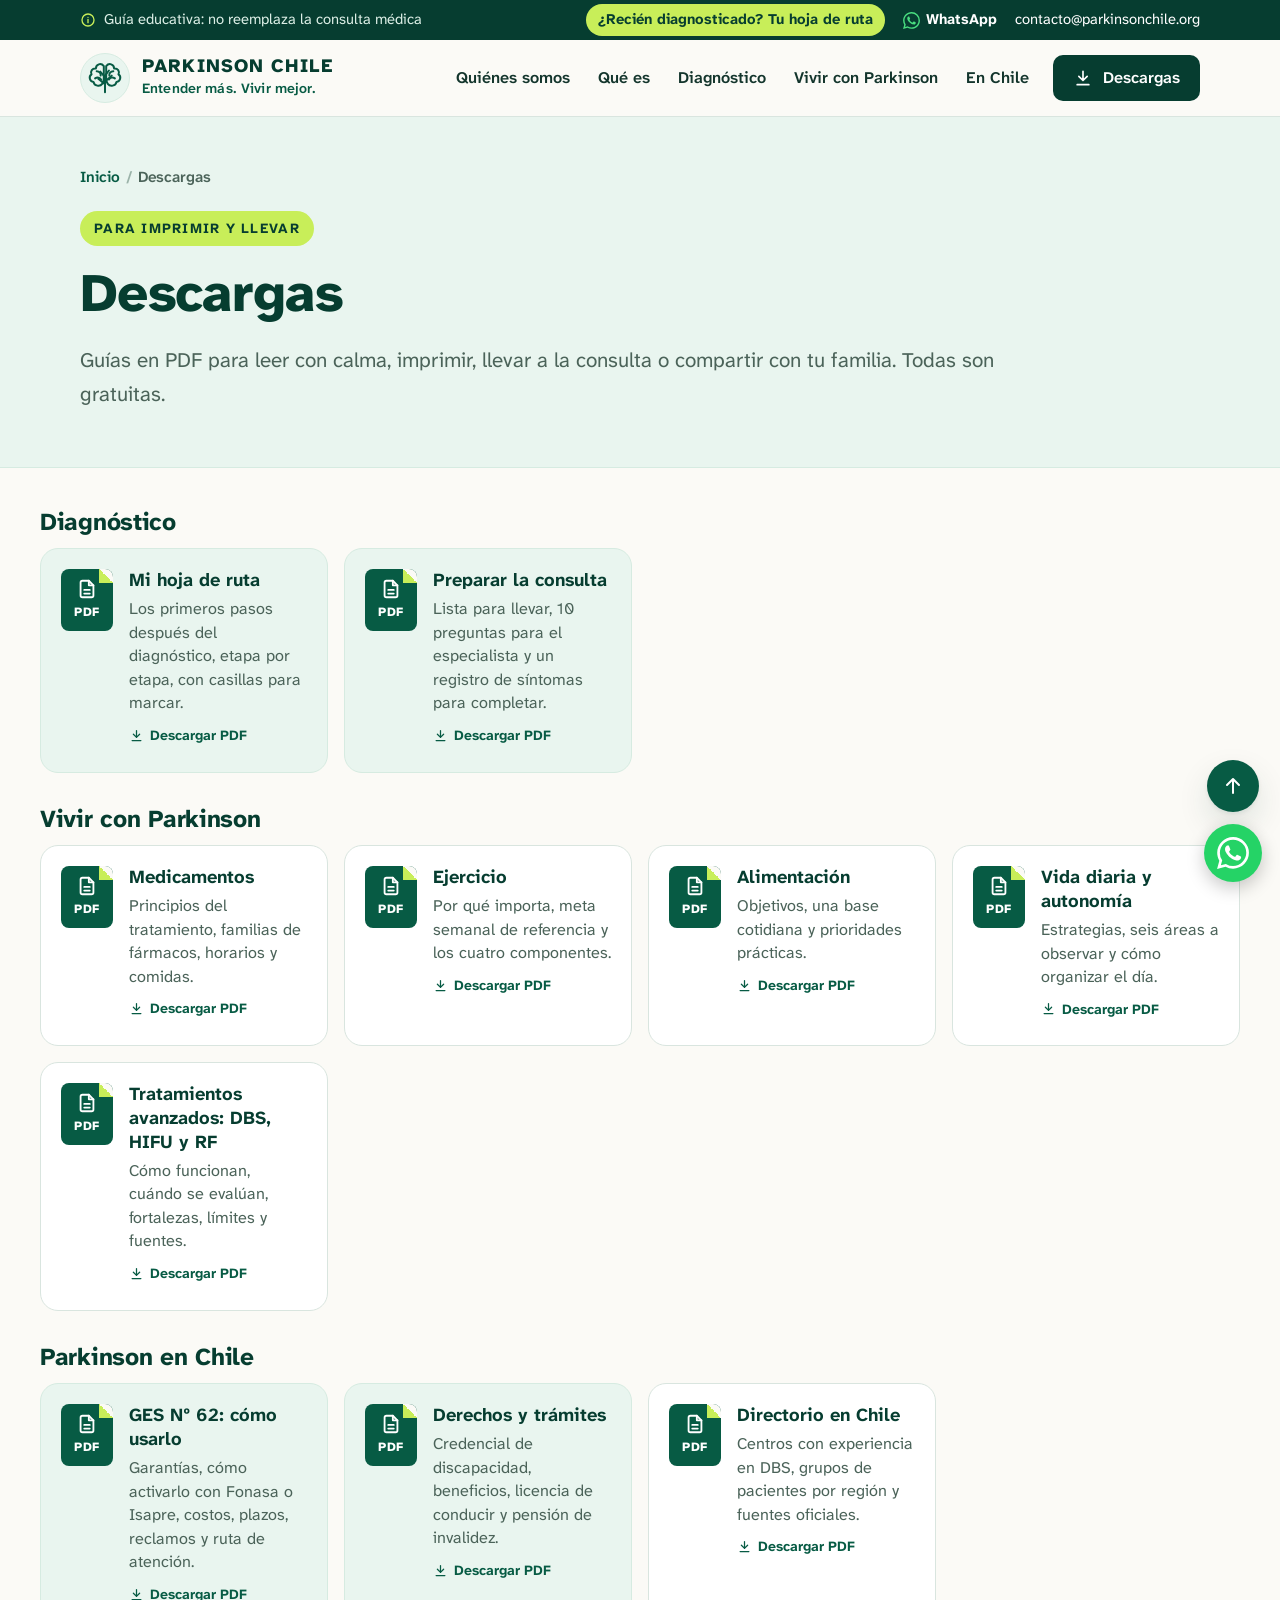
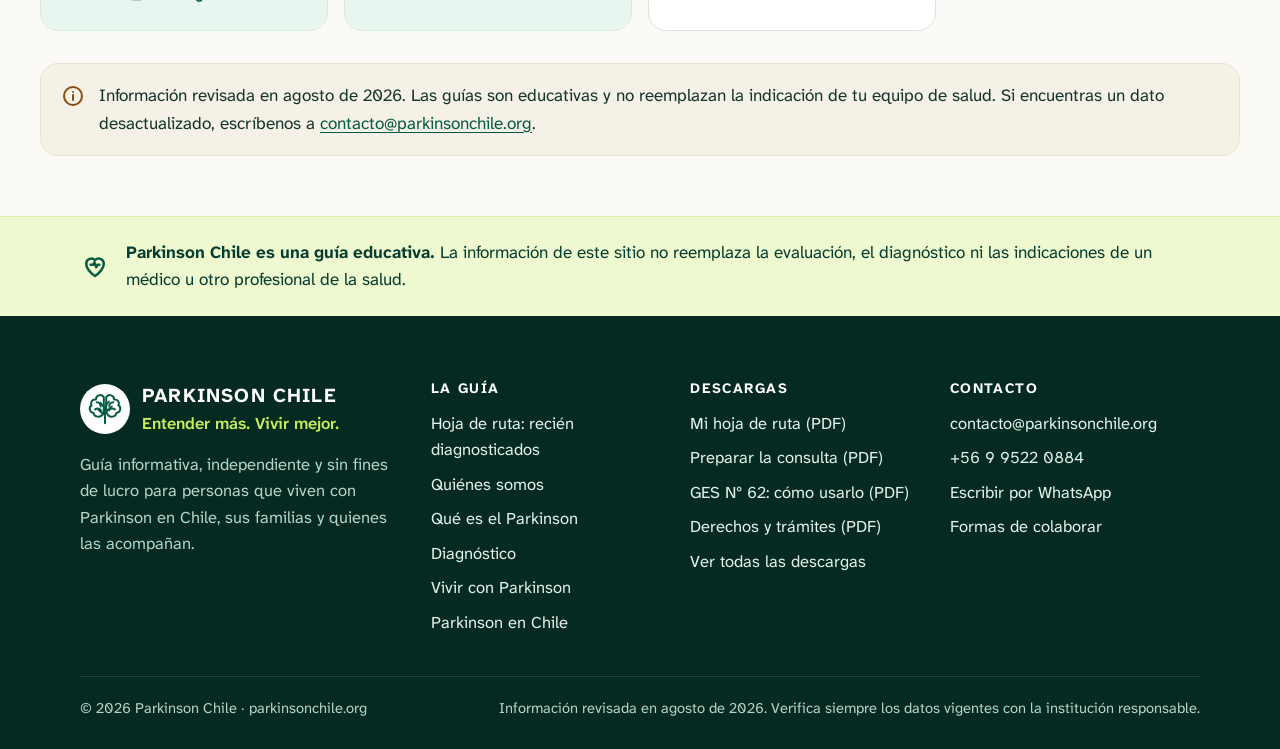
==== commit d5c4d481: "Ocultar 'En el mundo', quitar tamaño de letra, agregar WhatsApp y flecha flotante - Sección 'Parkins" ====
--- a/sitio-nuevo/descargas.html
+++ b/sitio-nuevo/descargas.html
@@ -16,21 +16,16 @@
 <link rel="preconnect" href="https://fonts.gstatic.com" crossorigin>
 <link href="https://fonts.googleapis.com/css2?family=Atkinson+Hyperlegible+Next:wght@400;600;700;800&display=swap" rel="stylesheet">
 <link rel="stylesheet" href="css/site.css">
-<script>try{var t=localStorage.getItem("pc-textsize");if(t)document.documentElement.classList.add(t)}catch(e){}</script>
 </head>
 <body>
 
 <a class="skip-link" href="#contenido">Saltar al contenido</a>
 <div class="utility">
   <div class="container">
-    <p class="utility__note" style="margin:0"><svg viewBox="0 0 24 24" fill="none" stroke="currentColor" stroke-width="2" stroke-linecap="round" stroke-linejoin="round" aria-hidden="true" ><circle cx="12" cy="12" r="9"/><path d="M12 11v5M12 8h.01"/></svg><span>Guía educativa<span class="long">: no reemplaza la consulta médica</span></span></p>
+    <p class="utility__note" style="margin:0"><svg viewBox="0 0 24 24" fill="none" stroke="currentColor" stroke-width="2" stroke-linecap="round" stroke-linejoin="round" width="20" height="20" aria-hidden="true" ><circle cx="12" cy="12" r="9"/><path d="M12 11v5M12 8h.01"/></svg><span>Guía educativa<span class="long">: no reemplaza la consulta médica</span></span></p>
     <div class="utility__tools">
       <a class="utility__cta" href="hoja-de-ruta.html">¿Recién diagnosticado? <span class="long">Tu hoja de ruta</span></a>
-      <div class="textsize" role="group" aria-label="Tamaño de letra"><span>Letra</span>
-        <button type="button" data-textsize="" aria-pressed="true" aria-label="Tamaño normal">A</button>
-        <button type="button" data-textsize="text-lg" aria-pressed="false" aria-label="Letra más grande">A</button>
-        <button type="button" data-textsize="text-xl" aria-pressed="false" aria-label="Letra muy grande">A</button>
-      </div>
+      <a class="utility__wa" href="https://wa.me/56995220884" target="_blank" rel="noopener" aria-label="Escribir por WhatsApp"><svg viewBox="0 0 24 24" width="20" height="20" fill="currentColor" aria-hidden="true"><path d="M17.472 14.382c-.297-.149-1.758-.867-2.03-.967-.273-.099-.471-.148-.67.15-.197.297-.767.966-.94 1.164-.173.199-.347.223-.644.075-.297-.15-1.255-.463-2.39-1.475-.883-.788-1.48-1.761-1.653-2.059-.173-.297-.018-.458.13-.606.134-.133.298-.347.446-.52.149-.174.198-.298.298-.497.099-.198.05-.371-.025-.52-.075-.149-.669-1.612-.916-2.207-.242-.579-.487-.5-.669-.51-.173-.008-.371-.01-.57-.01-.198 0-.52.074-.792.372-.272.297-1.04 1.016-1.04 2.479 0 1.462 1.065 2.875 1.213 3.074.149.198 2.096 3.2 5.077 4.487.709.306 1.262.489 1.694.625.712.227 1.36.195 1.871.118.571-.085 1.758-.719 2.006-1.413.248-.694.248-1.289.173-1.413-.074-.124-.272-.198-.57-.347m-5.421 7.403h-.004a9.87 9.87 0 01-5.031-1.378l-.361-.214-3.741.982.998-3.648-.235-.374a9.86 9.86 0 01-1.51-5.26c.001-5.45 4.436-9.884 9.888-9.884 2.64 0 5.122 1.03 6.988 2.898a9.825 9.825 0 012.893 6.994c-.003 5.45-4.437 9.884-9.885 9.884m8.413-18.297A11.815 11.815 0 0012.05 0C5.495 0 .16 5.335.157 11.892c0 2.096.547 4.142 1.588 5.945L.057 24l6.305-1.654a11.882 11.882 0 005.683 1.448h.005c6.554 0 11.89-5.335 11.893-11.893a11.821 11.821 0 00-3.48-8.413Z"/></svg><span class="long">WhatsApp</span></a>
       <a href="mailto:contacto@parkinsonchile.org">contacto@parkinsonchile.org</a>
     </div>
   </div>
@@ -42,11 +37,11 @@
       <span class="brand__text"><strong>PARKINSON CHILE</strong><small>Entender más. Vivir mejor.</small></span>
     </a>
     <button class="menu-toggle" type="button" aria-expanded="false" aria-controls="menu-principal">
-      <span class="ico-open"><svg viewBox="0 0 24 24" fill="none" stroke="currentColor" stroke-width="2" stroke-linecap="round" stroke-linejoin="round" aria-hidden="true" ><path d="M4 7h16M4 12h16M4 17h16"/></svg></span><span class="ico-close" style="display:none"><svg viewBox="0 0 24 24" fill="none" stroke="currentColor" stroke-width="2" stroke-linecap="round" stroke-linejoin="round" aria-hidden="true" ><path d="M6 6l12 12M18 6 6 18"/></svg></span><span class="label">Menú</span>
+      <span class="ico-open"><svg viewBox="0 0 24 24" fill="none" stroke="currentColor" stroke-width="2" stroke-linecap="round" stroke-linejoin="round" width="20" height="20" aria-hidden="true" ><path d="M4 7h16M4 12h16M4 17h16"/></svg></span><span class="ico-close" style="display:none"><svg viewBox="0 0 24 24" fill="none" stroke="currentColor" stroke-width="2" stroke-linecap="round" stroke-linejoin="round" width="20" height="20" aria-hidden="true" ><path d="M6 6l12 12M18 6 6 18"/></svg></span><span class="label">Menú</span>
     </button>
     <nav class="main-nav" id="menu-principal" aria-label="Menú principal">
-      <a href="quienes-somos.html">Quiénes somos</a><a href="que-es-el-parkinson.html">Qué es</a><a href="diagnostico.html">Diagnóstico</a><a href="vivir-con-parkinson.html">Vivir con Parkinson</a><a href="parkinson-en-chile.html">En Chile</a><a href="parkinson-en-el-mundo.html">En el mundo</a>
-      <a class="btn btn--primary" href="descargas.html" aria-current="page"><svg viewBox="0 0 24 24" fill="none" stroke="currentColor" stroke-width="2" stroke-linecap="round" stroke-linejoin="round" aria-hidden="true" ><path d="M12 4v11M7 10l5 5 5-5M5 20h14"/></svg>Descargas</a>
+      <a href="quienes-somos.html">Quiénes somos</a><a href="que-es-el-parkinson.html">Qué es</a><a href="diagnostico.html">Diagnóstico</a><a href="vivir-con-parkinson.html">Vivir con Parkinson</a><a href="parkinson-en-chile.html">En Chile</a>
+      <a class="btn btn--primary" href="descargas.html" aria-current="page"><svg viewBox="0 0 24 24" fill="none" stroke="currentColor" stroke-width="2" stroke-linecap="round" stroke-linejoin="round" width="20" height="20" aria-hidden="true" ><path d="M12 4v11M7 10l5 5 5-5M5 20h14"/></svg>Descargas</a>
     </nav>
   </div>
 </header>
@@ -67,48 +62,44 @@
   </div>
 </section><div class="container section--tight" style="padding-top:8px">
     <div class="mt-l"><h2 style="font-size:1.35rem">Diagnóstico</h2><div class="downloads"><a class="dl dl--feature" href="descargas/hoja-de-ruta.pdf" download>
-    <span class="dl__icon"><svg viewBox="0 0 24 24" fill="none" stroke="currentColor" stroke-width="2" stroke-linecap="round" stroke-linejoin="round" aria-hidden="true" ><path d="M14 3H7a2 2 0 0 0-2 2v14a2 2 0 0 0 2 2h10a2 2 0 0 0 2-2V8z"/><path d="M14 3v5h5M9 13h6M9 17h6"/></svg>PDF</span>
-    <span><strong>Mi hoja de ruta</strong><p>Los primeros pasos después del diagnóstico, etapa por etapa, con casillas para marcar.</p><span class="meta"><svg viewBox="0 0 24 24" fill="none" stroke="currentColor" stroke-width="2" stroke-linecap="round" stroke-linejoin="round" aria-hidden="true" ><path d="M12 4v11M7 10l5 5 5-5M5 20h14"/></svg>Descargar PDF</span></span>
+    <span class="dl__icon"><svg viewBox="0 0 24 24" fill="none" stroke="currentColor" stroke-width="2" stroke-linecap="round" stroke-linejoin="round" width="20" height="20" aria-hidden="true" ><path d="M14 3H7a2 2 0 0 0-2 2v14a2 2 0 0 0 2 2h10a2 2 0 0 0 2-2V8z"/><path d="M14 3v5h5M9 13h6M9 17h6"/></svg>PDF</span>
+    <span><strong>Mi hoja de ruta</strong><p>Los primeros pasos después del diagnóstico, etapa por etapa, con casillas para marcar.</p><span class="meta"><svg viewBox="0 0 24 24" fill="none" stroke="currentColor" stroke-width="2" stroke-linecap="round" stroke-linejoin="round" width="20" height="20" aria-hidden="true" ><path d="M12 4v11M7 10l5 5 5-5M5 20h14"/></svg>Descargar PDF</span></span>
   </a><a class="dl dl--feature" href="descargas/preparar-la-consulta.pdf" download>
-    <span class="dl__icon"><svg viewBox="0 0 24 24" fill="none" stroke="currentColor" stroke-width="2" stroke-linecap="round" stroke-linejoin="round" aria-hidden="true" ><path d="M14 3H7a2 2 0 0 0-2 2v14a2 2 0 0 0 2 2h10a2 2 0 0 0 2-2V8z"/><path d="M14 3v5h5M9 13h6M9 17h6"/></svg>PDF</span>
-    <span><strong>Preparar la consulta</strong><p>Lista para llevar, 10 preguntas para el especialista y un registro de síntomas para completar.</p><span class="meta"><svg viewBox="0 0 24 24" fill="none" stroke="currentColor" stroke-width="2" stroke-linecap="round" stroke-linejoin="round" aria-hidden="true" ><path d="M12 4v11M7 10l5 5 5-5M5 20h14"/></svg>Descargar PDF</span></span>
+    <span class="dl__icon"><svg viewBox="0 0 24 24" fill="none" stroke="currentColor" stroke-width="2" stroke-linecap="round" stroke-linejoin="round" width="20" height="20" aria-hidden="true" ><path d="M14 3H7a2 2 0 0 0-2 2v14a2 2 0 0 0 2 2h10a2 2 0 0 0 2-2V8z"/><path d="M14 3v5h5M9 13h6M9 17h6"/></svg>PDF</span>
+    <span><strong>Preparar la consulta</strong><p>Lista para llevar, 10 preguntas para el especialista y un registro de síntomas para completar.</p><span class="meta"><svg viewBox="0 0 24 24" fill="none" stroke="currentColor" stroke-width="2" stroke-linecap="round" stroke-linejoin="round" width="20" height="20" aria-hidden="true" ><path d="M12 4v11M7 10l5 5 5-5M5 20h14"/></svg>Descargar PDF</span></span>
   </a></div></div>
     <div class="mt-l"><h2 style="font-size:1.35rem">Vivir con Parkinson</h2><div class="downloads"><a class="dl " href="descargas/medicamentos.pdf" download>
-    <span class="dl__icon"><svg viewBox="0 0 24 24" fill="none" stroke="currentColor" stroke-width="2" stroke-linecap="round" stroke-linejoin="round" aria-hidden="true" ><path d="M14 3H7a2 2 0 0 0-2 2v14a2 2 0 0 0 2 2h10a2 2 0 0 0 2-2V8z"/><path d="M14 3v5h5M9 13h6M9 17h6"/></svg>PDF</span>
-    <span><strong>Medicamentos</strong><p>Principios del tratamiento, familias de fármacos, horarios y comidas.</p><span class="meta"><svg viewBox="0 0 24 24" fill="none" stroke="currentColor" stroke-width="2" stroke-linecap="round" stroke-linejoin="round" aria-hidden="true" ><path d="M12 4v11M7 10l5 5 5-5M5 20h14"/></svg>Descargar PDF</span></span>
+    <span class="dl__icon"><svg viewBox="0 0 24 24" fill="none" stroke="currentColor" stroke-width="2" stroke-linecap="round" stroke-linejoin="round" width="20" height="20" aria-hidden="true" ><path d="M14 3H7a2 2 0 0 0-2 2v14a2 2 0 0 0 2 2h10a2 2 0 0 0 2-2V8z"/><path d="M14 3v5h5M9 13h6M9 17h6"/></svg>PDF</span>
+    <span><strong>Medicamentos</strong><p>Principios del tratamiento, familias de fármacos, horarios y comidas.</p><span class="meta"><svg viewBox="0 0 24 24" fill="none" stroke="currentColor" stroke-width="2" stroke-linecap="round" stroke-linejoin="round" width="20" height="20" aria-hidden="true" ><path d="M12 4v11M7 10l5 5 5-5M5 20h14"/></svg>Descargar PDF</span></span>
   </a><a class="dl " href="descargas/ejercicio.pdf" download>
-    <span class="dl__icon"><svg viewBox="0 0 24 24" fill="none" stroke="currentColor" stroke-width="2" stroke-linecap="round" stroke-linejoin="round" aria-hidden="true" ><path d="M14 3H7a2 2 0 0 0-2 2v14a2 2 0 0 0 2 2h10a2 2 0 0 0 2-2V8z"/><path d="M14 3v5h5M9 13h6M9 17h6"/></svg>PDF</span>
-    <span><strong>Ejercicio</strong><p>Por qué importa, meta semanal de referencia y los cuatro componentes.</p><span class="meta"><svg viewBox="0 0 24 24" fill="none" stroke="currentColor" stroke-width="2" stroke-linecap="round" stroke-linejoin="round" aria-hidden="true" ><path d="M12 4v11M7 10l5 5 5-5M5 20h14"/></svg>Descargar PDF</span></span>
+    <span class="dl__icon"><svg viewBox="0 0 24 24" fill="none" stroke="currentColor" stroke-width="2" stroke-linecap="round" stroke-linejoin="round" width="20" height="20" aria-hidden="true" ><path d="M14 3H7a2 2 0 0 0-2 2v14a2 2 0 0 0 2 2h10a2 2 0 0 0 2-2V8z"/><path d="M14 3v5h5M9 13h6M9 17h6"/></svg>PDF</span>
+    <span><strong>Ejercicio</strong><p>Por qué importa, meta semanal de referencia y los cuatro componentes.</p><span class="meta"><svg viewBox="0 0 24 24" fill="none" stroke="currentColor" stroke-width="2" stroke-linecap="round" stroke-linejoin="round" width="20" height="20" aria-hidden="true" ><path d="M12 4v11M7 10l5 5 5-5M5 20h14"/></svg>Descargar PDF</span></span>
   </a><a class="dl " href="descargas/alimentacion.pdf" download>
-    <span class="dl__icon"><svg viewBox="0 0 24 24" fill="none" stroke="currentColor" stroke-width="2" stroke-linecap="round" stroke-linejoin="round" aria-hidden="true" ><path d="M14 3H7a2 2 0 0 0-2 2v14a2 2 0 0 0 2 2h10a2 2 0 0 0 2-2V8z"/><path d="M14 3v5h5M9 13h6M9 17h6"/></svg>PDF</span>
-    <span><strong>Alimentación</strong><p>Objetivos, una base cotidiana y prioridades prácticas.</p><span class="meta"><svg viewBox="0 0 24 24" fill="none" stroke="currentColor" stroke-width="2" stroke-linecap="round" stroke-linejoin="round" aria-hidden="true" ><path d="M12 4v11M7 10l5 5 5-5M5 20h14"/></svg>Descargar PDF</span></span>
+    <span class="dl__icon"><svg viewBox="0 0 24 24" fill="none" stroke="currentColor" stroke-width="2" stroke-linecap="round" stroke-linejoin="round" width="20" height="20" aria-hidden="true" ><path d="M14 3H7a2 2 0 0 0-2 2v14a2 2 0 0 0 2 2h10a2 2 0 0 0 2-2V8z"/><path d="M14 3v5h5M9 13h6M9 17h6"/></svg>PDF</span>
+    <span><strong>Alimentación</strong><p>Objetivos, una base cotidiana y prioridades prácticas.</p><span class="meta"><svg viewBox="0 0 24 24" fill="none" stroke="currentColor" stroke-width="2" stroke-linecap="round" stroke-linejoin="round" width="20" height="20" aria-hidden="true" ><path d="M12 4v11M7 10l5 5 5-5M5 20h14"/></svg>Descargar PDF</span></span>
   </a><a class="dl " href="descargas/vida-diaria.pdf" download>
-    <span class="dl__icon"><svg viewBox="0 0 24 24" fill="none" stroke="currentColor" stroke-width="2" stroke-linecap="round" stroke-linejoin="round" aria-hidden="true" ><path d="M14 3H7a2 2 0 0 0-2 2v14a2 2 0 0 0 2 2h10a2 2 0 0 0 2-2V8z"/><path d="M14 3v5h5M9 13h6M9 17h6"/></svg>PDF</span>
-    <span><strong>Vida diaria y autonomía</strong><p>Estrategias, seis áreas a observar y cómo organizar el día.</p><span class="meta"><svg viewBox="0 0 24 24" fill="none" stroke="currentColor" stroke-width="2" stroke-linecap="round" stroke-linejoin="round" aria-hidden="true" ><path d="M12 4v11M7 10l5 5 5-5M5 20h14"/></svg>Descargar PDF</span></span>
+    <span class="dl__icon"><svg viewBox="0 0 24 24" fill="none" stroke="currentColor" stroke-width="2" stroke-linecap="round" stroke-linejoin="round" width="20" height="20" aria-hidden="true" ><path d="M14 3H7a2 2 0 0 0-2 2v14a2 2 0 0 0 2 2h10a2 2 0 0 0 2-2V8z"/><path d="M14 3v5h5M9 13h6M9 17h6"/></svg>PDF</span>
+    <span><strong>Vida diaria y autonomía</strong><p>Estrategias, seis áreas a observar y cómo organizar el día.</p><span class="meta"><svg viewBox="0 0 24 24" fill="none" stroke="currentColor" stroke-width="2" stroke-linecap="round" stroke-linejoin="round" width="20" height="20" aria-hidden="true" ><path d="M12 4v11M7 10l5 5 5-5M5 20h14"/></svg>Descargar PDF</span></span>
   </a><a class="dl " href="descargas/tratamientos-avanzados.pdf" download>
-    <span class="dl__icon"><svg viewBox="0 0 24 24" fill="none" stroke="currentColor" stroke-width="2" stroke-linecap="round" stroke-linejoin="round" aria-hidden="true" ><path d="M14 3H7a2 2 0 0 0-2 2v14a2 2 0 0 0 2 2h10a2 2 0 0 0 2-2V8z"/><path d="M14 3v5h5M9 13h6M9 17h6"/></svg>PDF</span>
-    <span><strong>Tratamientos avanzados: DBS, HIFU y RF</strong><p>Cómo funcionan, cuándo se evalúan, fortalezas, límites y fuentes.</p><span class="meta"><svg viewBox="0 0 24 24" fill="none" stroke="currentColor" stroke-width="2" stroke-linecap="round" stroke-linejoin="round" aria-hidden="true" ><path d="M12 4v11M7 10l5 5 5-5M5 20h14"/></svg>Descargar PDF</span></span>
+    <span class="dl__icon"><svg viewBox="0 0 24 24" fill="none" stroke="currentColor" stroke-width="2" stroke-linecap="round" stroke-linejoin="round" width="20" height="20" aria-hidden="true" ><path d="M14 3H7a2 2 0 0 0-2 2v14a2 2 0 0 0 2 2h10a2 2 0 0 0 2-2V8z"/><path d="M14 3v5h5M9 13h6M9 17h6"/></svg>PDF</span>
+    <span><strong>Tratamientos avanzados: DBS, HIFU y RF</strong><p>Cómo funcionan, cuándo se evalúan, fortalezas, límites y fuentes.</p><span class="meta"><svg viewBox="0 0 24 24" fill="none" stroke="currentColor" stroke-width="2" stroke-linecap="round" stroke-linejoin="round" width="20" height="20" aria-hidden="true" ><path d="M12 4v11M7 10l5 5 5-5M5 20h14"/></svg>Descargar PDF</span></span>
   </a></div></div>
     <div class="mt-l"><h2 style="font-size:1.35rem">Parkinson en Chile</h2><div class="downloads"><a class="dl dl--feature" href="descargas/ges-62.pdf" download>
-    <span class="dl__icon"><svg viewBox="0 0 24 24" fill="none" stroke="currentColor" stroke-width="2" stroke-linecap="round" stroke-linejoin="round" aria-hidden="true" ><path d="M14 3H7a2 2 0 0 0-2 2v14a2 2 0 0 0 2 2h10a2 2 0 0 0 2-2V8z"/><path d="M14 3v5h5M9 13h6M9 17h6"/></svg>PDF</span>
-    <span><strong>GES Nº 62: cómo usarlo</strong><p>Garantías, cómo activarlo con Fonasa o Isapre, costos, plazos, reclamos y ruta de atención.</p><span class="meta"><svg viewBox="0 0 24 24" fill="none" stroke="currentColor" stroke-width="2" stroke-linecap="round" stroke-linejoin="round" aria-hidden="true" ><path d="M12 4v11M7 10l5 5 5-5M5 20h14"/></svg>Descargar PDF</span></span>
+    <span class="dl__icon"><svg viewBox="0 0 24 24" fill="none" stroke="currentColor" stroke-width="2" stroke-linecap="round" stroke-linejoin="round" width="20" height="20" aria-hidden="true" ><path d="M14 3H7a2 2 0 0 0-2 2v14a2 2 0 0 0 2 2h10a2 2 0 0 0 2-2V8z"/><path d="M14 3v5h5M9 13h6M9 17h6"/></svg>PDF</span>
+    <span><strong>GES Nº 62: cómo usarlo</strong><p>Garantías, cómo activarlo con Fonasa o Isapre, costos, plazos, reclamos y ruta de atención.</p><span class="meta"><svg viewBox="0 0 24 24" fill="none" stroke="currentColor" stroke-width="2" stroke-linecap="round" stroke-linejoin="round" width="20" height="20" aria-hidden="true" ><path d="M12 4v11M7 10l5 5 5-5M5 20h14"/></svg>Descargar PDF</span></span>
   </a><a class="dl dl--feature" href="descargas/derechos-y-tramites.pdf" download>
-    <span class="dl__icon"><svg viewBox="0 0 24 24" fill="none" stroke="currentColor" stroke-width="2" stroke-linecap="round" stroke-linejoin="round" aria-hidden="true" ><path d="M14 3H7a2 2 0 0 0-2 2v14a2 2 0 0 0 2 2h10a2 2 0 0 0 2-2V8z"/><path d="M14 3v5h5M9 13h6M9 17h6"/></svg>PDF</span>
-    <span><strong>Derechos y trámites</strong><p>Credencial de discapacidad, beneficios, licencia de conducir y pensión de invalidez.</p><span class="meta"><svg viewBox="0 0 24 24" fill="none" stroke="currentColor" stroke-width="2" stroke-linecap="round" stroke-linejoin="round" aria-hidden="true" ><path d="M12 4v11M7 10l5 5 5-5M5 20h14"/></svg>Descargar PDF</span></span>
+    <span class="dl__icon"><svg viewBox="0 0 24 24" fill="none" stroke="currentColor" stroke-width="2" stroke-linecap="round" stroke-linejoin="round" width="20" height="20" aria-hidden="true" ><path d="M14 3H7a2 2 0 0 0-2 2v14a2 2 0 0 0 2 2h10a2 2 0 0 0 2-2V8z"/><path d="M14 3v5h5M9 13h6M9 17h6"/></svg>PDF</span>
+    <span><strong>Derechos y trámites</strong><p>Credencial de discapacidad, beneficios, licencia de conducir y pensión de invalidez.</p><span class="meta"><svg viewBox="0 0 24 24" fill="none" stroke="currentColor" stroke-width="2" stroke-linecap="round" stroke-linejoin="round" width="20" height="20" aria-hidden="true" ><path d="M12 4v11M7 10l5 5 5-5M5 20h14"/></svg>Descargar PDF</span></span>
   </a><a class="dl " href="descargas/directorio-chile.pdf" download>
-    <span class="dl__icon"><svg viewBox="0 0 24 24" fill="none" stroke="currentColor" stroke-width="2" stroke-linecap="round" stroke-linejoin="round" aria-hidden="true" ><path d="M14 3H7a2 2 0 0 0-2 2v14a2 2 0 0 0 2 2h10a2 2 0 0 0 2-2V8z"/><path d="M14 3v5h5M9 13h6M9 17h6"/></svg>PDF</span>
-    <span><strong>Directorio en Chile</strong><p>Centros con experiencia en DBS, grupos de pacientes por región y fuentes oficiales.</p><span class="meta"><svg viewBox="0 0 24 24" fill="none" stroke="currentColor" stroke-width="2" stroke-linecap="round" stroke-linejoin="round" aria-hidden="true" ><path d="M12 4v11M7 10l5 5 5-5M5 20h14"/></svg>Descargar PDF</span></span>
+    <span class="dl__icon"><svg viewBox="0 0 24 24" fill="none" stroke="currentColor" stroke-width="2" stroke-linecap="round" stroke-linejoin="round" width="20" height="20" aria-hidden="true" ><path d="M14 3H7a2 2 0 0 0-2 2v14a2 2 0 0 0 2 2h10a2 2 0 0 0 2-2V8z"/><path d="M14 3v5h5M9 13h6M9 17h6"/></svg>PDF</span>
+    <span><strong>Directorio en Chile</strong><p>Centros con experiencia en DBS, grupos de pacientes por región y fuentes oficiales.</p><span class="meta"><svg viewBox="0 0 24 24" fill="none" stroke="currentColor" stroke-width="2" stroke-linecap="round" stroke-linejoin="round" width="20" height="20" aria-hidden="true" ><path d="M12 4v11M7 10l5 5 5-5M5 20h14"/></svg>Descargar PDF</span></span>
   </a></div></div>
-    <div class="mt-l"><h2 style="font-size:1.35rem">Parkinson en el mundo</h2><div class="downloads"><a class="dl " href="descargas/recursos-internacionales.pdf" download>
-    <span class="dl__icon"><svg viewBox="0 0 24 24" fill="none" stroke="currentColor" stroke-width="2" stroke-linecap="round" stroke-linejoin="round" aria-hidden="true" ><path d="M14 3H7a2 2 0 0 0-2 2v14a2 2 0 0 0 2 2h10a2 2 0 0 0 2-2V8z"/><path d="M14 3v5h5M9 13h6M9 17h6"/></svg>PDF</span>
-    <span><strong>Recursos internacionales</strong><p>Organizaciones, centros de referencia y cuentas de Instagram recomendadas.</p><span class="meta"><svg viewBox="0 0 24 24" fill="none" stroke="currentColor" stroke-width="2" stroke-linecap="round" stroke-linejoin="round" aria-hidden="true" ><path d="M12 4v11M7 10l5 5 5-5M5 20h14"/></svg>Descargar PDF</span></span>
-  </a></div></div>
-      <div class="note mt-l"><svg viewBox="0 0 24 24" fill="none" stroke="currentColor" stroke-width="2" stroke-linecap="round" stroke-linejoin="round" aria-hidden="true" ><circle cx="12" cy="12" r="9"/><path d="M12 11v5M12 8h.01"/></svg><p>Información revisada en agosto de 2026. Las guías son educativas y no reemplazan la indicación de tu equipo de salud. Si encuentras un dato desactualizado, escríbenos a <a href="mailto:contacto@parkinsonchile.org">contacto@parkinsonchile.org</a>.</p></div>
+      <div class="note mt-l"><svg viewBox="0 0 24 24" fill="none" stroke="currentColor" stroke-width="2" stroke-linecap="round" stroke-linejoin="round" width="20" height="20" aria-hidden="true" ><circle cx="12" cy="12" r="9"/><path d="M12 11v5M12 8h.01"/></svg><p>Información revisada en agosto de 2026. Las guías son educativas y no reemplazan la indicación de tu equipo de salud. Si encuentras un dato desactualizado, escríbenos a <a href="mailto:contacto@parkinsonchile.org">contacto@parkinsonchile.org</a>.</p></div>
     </div>
 </main>
 
 <aside class="disclaimer" aria-label="Aviso importante">
-  <div class="container"><svg viewBox="0 0 24 24" fill="none" stroke="currentColor" stroke-width="2" stroke-linecap="round" stroke-linejoin="round" aria-hidden="true" ><path d="M12 20s-7-4.4-7-10a4 4 0 0 1 7-2.6A4 4 0 0 1 19 10c0 5.6-7 10-7 10z"/><path d="M8.5 11h2l1-2 1.5 4 1-2h1.5"/></svg><p><strong>Parkinson Chile es una guía educativa.</strong> La información de este sitio no reemplaza la evaluación, el diagnóstico ni las indicaciones de un médico u otro profesional de la salud.</p></div>
+  <div class="container"><svg viewBox="0 0 24 24" fill="none" stroke="currentColor" stroke-width="2" stroke-linecap="round" stroke-linejoin="round" width="20" height="20" aria-hidden="true" ><path d="M12 20s-7-4.4-7-10a4 4 0 0 1 7-2.6A4 4 0 0 1 19 10c0 5.6-7 10-7 10z"/><path d="M8.5 11h2l1-2 1.5 4 1-2h1.5"/></svg><p><strong>Parkinson Chile es una guía educativa.</strong> La información de este sitio no reemplaza la evaluación, el diagnóstico ni las indicaciones de un médico u otro profesional de la salud.</p></div>
 </aside>
 <footer class="site-footer">
   <div class="container">
@@ -117,7 +108,7 @@
         <div class="footer-brand"><span class="brand__mark"><img src="assets/img/brand-tree.svg" alt="" width="38" height="38"></span><div><strong>PARKINSON CHILE</strong><span>Entender más. Vivir mejor.</span></div></div>
         <p>Guía informativa, independiente y sin fines de lucro para personas que viven con Parkinson en Chile, sus familias y quienes las acompañan.</p>
       </div>
-      <div><h3>La guía</h3><ul><li><a href="hoja-de-ruta.html">Hoja de ruta: recién diagnosticados</a></li><li><a href="quienes-somos.html">Quiénes somos</a></li><li><a href="que-es-el-parkinson.html">Qué es el Parkinson</a></li><li><a href="diagnostico.html">Diagnóstico</a></li><li><a href="vivir-con-parkinson.html">Vivir con Parkinson</a></li><li><a href="parkinson-en-chile.html">Parkinson en Chile</a></li><li><a href="parkinson-en-el-mundo.html">Parkinson en el mundo</a></li></ul></div>
+      <div><h3>La guía</h3><ul><li><a href="hoja-de-ruta.html">Hoja de ruta: recién diagnosticados</a></li><li><a href="quienes-somos.html">Quiénes somos</a></li><li><a href="que-es-el-parkinson.html">Qué es el Parkinson</a></li><li><a href="diagnostico.html">Diagnóstico</a></li><li><a href="vivir-con-parkinson.html">Vivir con Parkinson</a></li><li><a href="parkinson-en-chile.html">Parkinson en Chile</a></li></ul></div>
       <div><h3>Descargas</h3><ul><li><a href="descargas/hoja-de-ruta.pdf" download>Mi hoja de ruta (PDF)</a></li><li><a href="descargas/preparar-la-consulta.pdf" download>Preparar la consulta (PDF)</a></li><li><a href="descargas/ges-62.pdf" download>GES Nº 62: cómo usarlo (PDF)</a></li><li><a href="descargas/derechos-y-tramites.pdf" download>Derechos y trámites (PDF)</a></li><li><a href="descargas.html">Ver todas las descargas</a></li></ul></div>
       <div><h3>Contacto</h3><ul>
         <li><a href="mailto:contacto@parkinsonchile.org">contacto@parkinsonchile.org</a></li>
@@ -132,7 +123,10 @@
     </div>
   </div>
 </footer>
-<a class="back-top" href="#contenido" aria-label="Volver arriba"><svg viewBox="0 0 24 24" fill="none" stroke="currentColor" stroke-width="2" stroke-linecap="round" stroke-linejoin="round" aria-hidden="true" ><path d="M12 19V5M6 11l6-6 6 6"/></svg></a>
+<div class="floaters">
+  <a class="back-top" href="#contenido" aria-label="Volver al inicio de la página"><svg viewBox="0 0 24 24" fill="none" stroke="currentColor" stroke-width="2" stroke-linecap="round" stroke-linejoin="round" width="20" height="20" aria-hidden="true" ><path d="M12 19V5M6 11l6-6 6 6"/></svg></a>
+  <a class="wa-float" href="https://wa.me/56995220884" target="_blank" rel="noopener" aria-label="Conversar por WhatsApp"><svg viewBox="0 0 24 24" width="20" height="20" fill="currentColor" aria-hidden="true"><path d="M17.472 14.382c-.297-.149-1.758-.867-2.03-.967-.273-.099-.471-.148-.67.15-.197.297-.767.966-.94 1.164-.173.199-.347.223-.644.075-.297-.15-1.255-.463-2.39-1.475-.883-.788-1.48-1.761-1.653-2.059-.173-.297-.018-.458.13-.606.134-.133.298-.347.446-.52.149-.174.198-.298.298-.497.099-.198.05-.371-.025-.52-.075-.149-.669-1.612-.916-2.207-.242-.579-.487-.5-.669-.51-.173-.008-.371-.01-.57-.01-.198 0-.52.074-.792.372-.272.297-1.04 1.016-1.04 2.479 0 1.462 1.065 2.875 1.213 3.074.149.198 2.096 3.2 5.077 4.487.709.306 1.262.489 1.694.625.712.227 1.36.195 1.871.118.571-.085 1.758-.719 2.006-1.413.248-.694.248-1.289.173-1.413-.074-.124-.272-.198-.57-.347m-5.421 7.403h-.004a9.87 9.87 0 01-5.031-1.378l-.361-.214-3.741.982.998-3.648-.235-.374a9.86 9.86 0 01-1.51-5.26c.001-5.45 4.436-9.884 9.888-9.884 2.64 0 5.122 1.03 6.988 2.898a9.825 9.825 0 012.893 6.994c-.003 5.45-4.437 9.884-9.885 9.884m8.413-18.297A11.815 11.815 0 0012.05 0C5.495 0 .16 5.335.157 11.892c0 2.096.547 4.142 1.588 5.945L.057 24l6.305-1.654a11.882 11.882 0 005.683 1.448h.005c6.554 0 11.89-5.335 11.893-11.893a11.821 11.821 0 00-3.48-8.413Z"/></svg></a>
+</div>
 <script src="js/site.js" defer></script>
 </body>
 </html>
--- a/sitio-nuevo/css/site.css
+++ b/sitio-nuevo/css/site.css
@@ -33,8 +33,6 @@
   --base: 18px;
 }
 
-html.text-lg { --base: 20px; }
-html.text-xl { --base: 22px; }
 
 *, *::before, *::after { box-sizing: border-box; }
 html { font-size: var(--base); scroll-behavior: smooth; scroll-padding-top: calc(var(--header-h) + 20px); -webkit-text-size-adjust: 100%; }
@@ -85,12 +83,8 @@
 .utility__note { display: flex; align-items: center; gap: 8px; }
 .utility__note svg { width: 16px; height: 16px; color: var(--lime); flex: none; }
 .utility__tools { display: flex; align-items: center; gap: 18px; }
-.textsize { display: inline-flex; align-items: center; gap: 4px; }
-.textsize span { margin-right: 4px; }
-.textsize button { min-width: 34px; height: 30px; border-radius: 8px; border: 1px solid rgba(255,255,255,.35); background: transparent; color: #fff; font: inherit; font-weight: 700; cursor: pointer; }
-.textsize button[aria-pressed="true"] { background: var(--lime); color: var(--deep); border-color: var(--lime); }
-.textsize button:nth-of-type(2) { font-size: .95rem; }
-.textsize button:nth-of-type(3) { font-size: 1.08rem; }
+.utility__wa { display: inline-flex; align-items: center; gap: 6px; font-weight: 700; }
+.utility__wa svg { width: 17px; height: 17px; color: #4ade80; flex: none; }
 
 /* ---------- Encabezado ---------- */
 .site-header { position: sticky; top: 0; z-index: 50; background: rgba(251,250,246,.94); backdrop-filter: saturate(1.4) blur(14px); border-bottom: 1px solid var(--line); }
@@ -123,7 +117,6 @@
   .utility__note span.long { display: none; }
   .utility__tools > a:not(.utility__cta) { display: none; }
   .utility__cta .long { display: none; }
-  .textsize span { display: none; }
   .brand__text small { display: none; }
   .brand__mark { width: 44px; height: 44px; }
   .brand__mark img { width: 32px; height: 32px; }
@@ -472,10 +465,17 @@
 @media (max-width: 900px) { .footer-grid { grid-template-columns: 1fr 1fr; } }
 @media (max-width: 560px) { .footer-grid { grid-template-columns: 1fr; } }
 
-.back-top { position: fixed; right: 18px; bottom: 18px; z-index: 40; width: 52px; height: 52px; border-radius: 50%; background: var(--forest); color: #fff; display: grid; place-items: center; box-shadow: var(--shadow-hover); opacity: 0; visibility: hidden; transition: opacity .2s, visibility .2s; text-decoration: none; }
+.back-top { width: 52px; height: 52px; border-radius: 50%; background: var(--forest); color: #fff; display: grid; place-items: center; box-shadow: var(--shadow-hover); opacity: 0; visibility: hidden; transition: opacity .2s, visibility .2s; text-decoration: none; }
 .back-top.is-visible { opacity: 1; visibility: visible; }
 .back-top:hover { background: var(--deep); color: #fff; }
 .back-top svg { width: 24px; height: 24px; }
+
+/* Botones flotantes: volver arriba (aparece al bajar) y WhatsApp (siempre visible) */
+.floaters { position: fixed; right: 18px; bottom: 18px; z-index: 40; display: flex; flex-direction: column; align-items: center; gap: 12px; }
+.wa-float { width: 58px; height: 58px; border-radius: 50%; background: #25d366; color: #fff; display: grid; place-items: center; box-shadow: 0 6px 18px rgba(0,0,0,.22); transition: transform .15s, background .15s; }
+.wa-float:hover { background: #1ebe5b; color: #fff; transform: scale(1.06); }
+.wa-float svg { width: 32px; height: 32px; }
+@media (max-width: 640px) { .floaters { right: 14px; bottom: 14px; } .wa-float { width: 54px; height: 54px; } }
 
 /* ---------- Hoja de ruta ---------- */
 .utility__cta { background: var(--lime); color: var(--deep) !important; font-weight: 700; padding: 4px 12px; border-radius: 999px; white-space: nowrap; }
@@ -564,8 +564,11 @@
 }
 
 @media print {
-  .utility, .site-header, .toc, .toc-mobile, .pager, .back-top, .site-footer, .btn-row { display: none !important; }
+  .utility, .site-header, .toc, .toc-mobile, .pager, .floaters, .site-footer, .btn-row { display: none !important; }
   body { background: #fff; font-size: 12pt; }
   .with-toc { display: block; }
   .tabs__panel[hidden] { display: block; }
 }
+
+/* Ícono de enlace externo: del tamaño del texto */
+.i-ext { width: .85em; height: .85em; vertical-align: -.08em; margin-left: .2em; flex: none; display: inline-block; }
